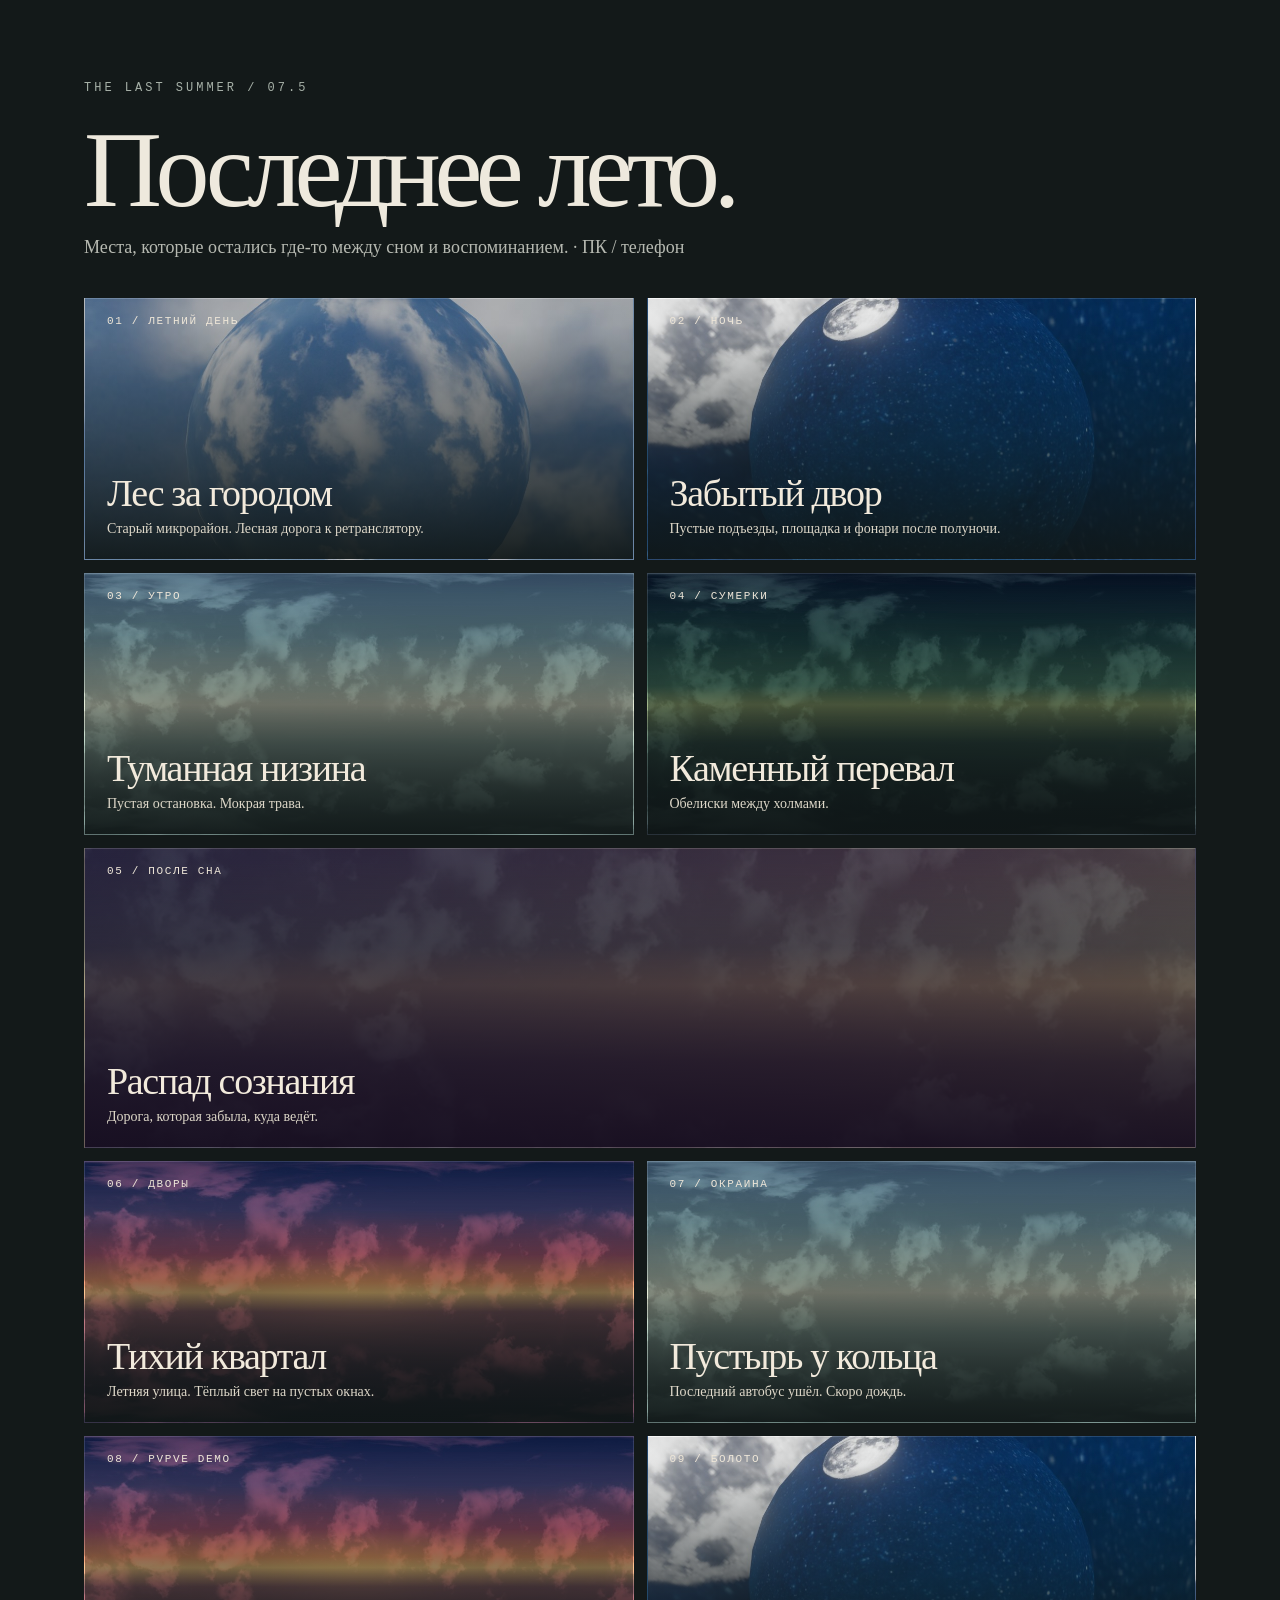
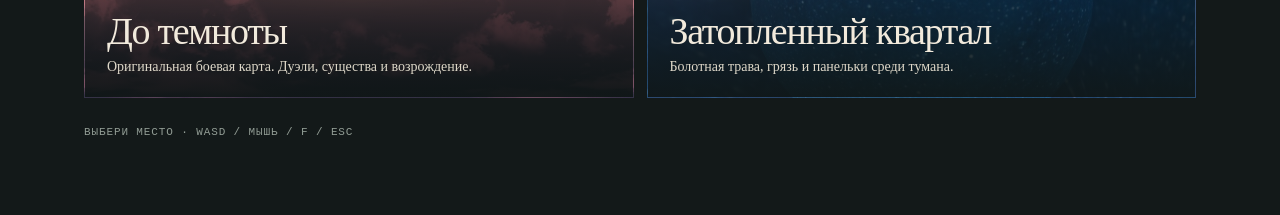
==== index.html @ 343767c6 "Extend combat FX and port BloodFX procedural ground decals (07.5)" ====
<!doctype html><html lang="ru"><head><meta charset="utf-8"><meta name="viewport" content="width=device-width,initial-scale=1,viewport-fit=cover"><title>Последнее лето — места</title><style>*{box-sizing:border-box}body{margin:0;background:#131919;color:#eee9dd;font-family:Georgia,serif;min-height:100vh}main{max-width:1160px;margin:auto;padding:clamp(24px,6vw,80px) 24px}small{font:12px monospace;letter-spacing:.25em;color:#a7b1a8}h1{font-size:clamp(52px,9vw,108px);font-weight:400;line-height:.95;letter-spacing:-.06em;margin:24px 0 16px}header p{font-size:18px;color:#b6b9b1;margin:0 0 40px}section{display:grid;grid-template-columns:repeat(2,minmax(0,1fr));gap:13px}.place{min-height:200px;aspect-ratio:2.1;position:relative;display:flex;flex-direction:column;justify-content:flex-end;padding:22px;text-decoration:none;color:#f2eadc;border:1px solid #ffffff22;background-color:#202a28;background-size:cover;background-position:center 44%;overflow:hidden;transition:filter .2s,border .2s}.place:before{content:"";position:absolute;inset:0;background:linear-gradient(0deg,#101717ef,#10171715 90%)}.place>*{position:relative}.place:hover,.place:focus-visible{border-color:#e1d2b9;filter:brightness(1.18)}.num{position:absolute;top:16px;left:22px;font:11px monospace;letter-spacing:.15em;color:#eee6d8}.name{font-size:clamp(24px,3vw,38px);letter-spacing:-.035em}.desc{font-size:14px;color:#ddd7c8;margin-top:6px}.night{background-image:url('./assets/curated/sky/PSX_NIGHTSKY_PREview.jpg')}.daylight{background-image:url('./assets/curated/sky/DAYSKY_Preview.jpg')}.sunset{background-image:url('./assets/derived/sunset.jpg')}.mist{background-image:url('./assets/derived/mist.jpg')}.twilight{background-image:url('./assets/derived/twilight.jpg')}footer{color:#929d95;font:11px monospace;letter-spacing:.08em;margin-top:28px}@media(max-width:600px){section{grid-template-columns:1fr}.place{min-height:155px}}.psyche{background-image:linear-gradient(125deg,#311c44a0,#79385270 65%,#c9786855),url('./assets/derived/twilight.jpg');grid-column:1/-1;aspect-ratio:3.7;background-position:center 55%}.psyche:before{background:linear-gradient(0deg,#160e20eb,#20132918 95%)}@media(max-width:600px){.psyche{aspect-ratio:2.1}} </style></head><body><main><header><small>THE LAST SUMMER / 07.5</small><h1>Последнее лето.</h1><p>Места, которые остались где-то между сном и воспоминанием. · ПК / телефон</p></header><section aria-label="Выбор места"><a class="place daylight" href="./survival.html?map=sunset&v=075"><span class="num">01 / ЛЕТНИЙ ДЕНЬ</span><span class="name">Лес за городом</span><span class="desc">Старый микрорайон. Лесная дорога к ретранслятору.</span></a><a class="place night" href="./survival.html?map=courtyard&v=075"><span class="num">02 / НОЧЬ</span><span class="name">Забытый двор</span><span class="desc">Пустые подъезды, площадка и фонари после полуночи.</span></a><a class="place mist" href="./survival.html?map=mist&v=075"><span class="num">03 / УТРО</span><span class="name">Туманная низина</span><span class="desc">Пустая остановка. Мокрая трава.</span></a><a class="place twilight" href="./survival.html?map=twilight&v=075"><span class="num">04 / СУМЕРКИ</span><span class="name">Каменный перевал</span><span class="desc">Обелиски между холмами.</span></a><a class="place psyche" href="./survival.html?map=mindbreak&v=075"><span class="num">05 / ПОСЛЕ СНА</span><span class="name">Распад сознания</span><span class="desc">Дорога, которая забыла, куда ведёт.</span></a><a class="place sunset" href="./survival.html?map=yard&v=075"><span class="num">06 / ДВОРЫ</span><span class="name">Тихий квартал</span><span class="desc">Летняя улица. Тёплый свет на пустых окнах.</span></a><a class="place mist" href="./survival.html?map=outskirts&v=075"><span class="num">07 / ОКРАИНА</span><span class="name">Пустырь у кольца</span><span class="desc">Последний автобус ушёл. Скоро дождь.</span></a><a class="place sunset" href="./survival.html?map=demo&v=075"><span class="num">08 / PVPVE DEMO</span><span class="name">До темноты</span><span class="desc">Оригинальная боевая карта. Дуэли, существа и возрождение.</span></a><a class="place night" href="./survival.html?map=swamp&v=075"><span class="num">09 / БОЛОТО</span><span class="name">Затопленный квартал</span><span class="desc">Болотная трава, грязь и панельки среди тумана.</span></a></section><footer>ВЫБЕРИ МЕСТО · WASD / МЫШЬ / F / ESC</footer></main></body></html>
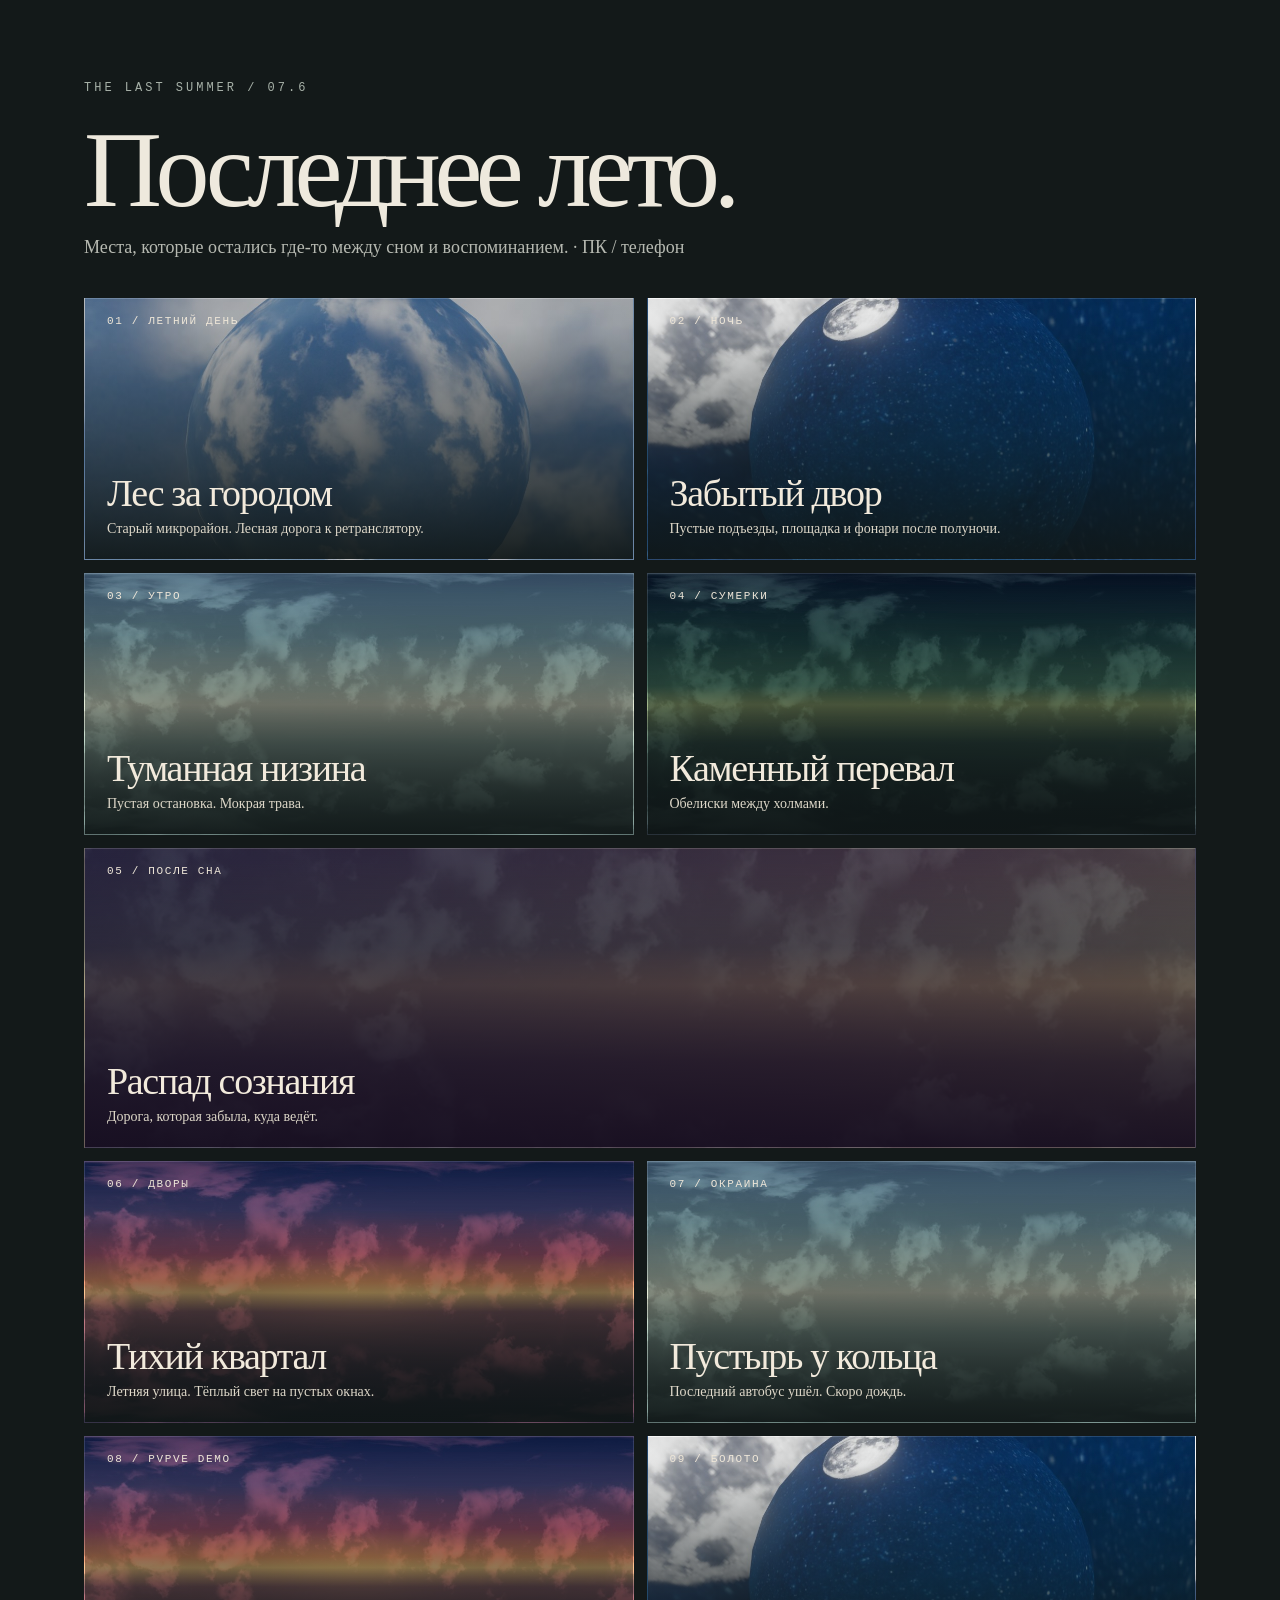
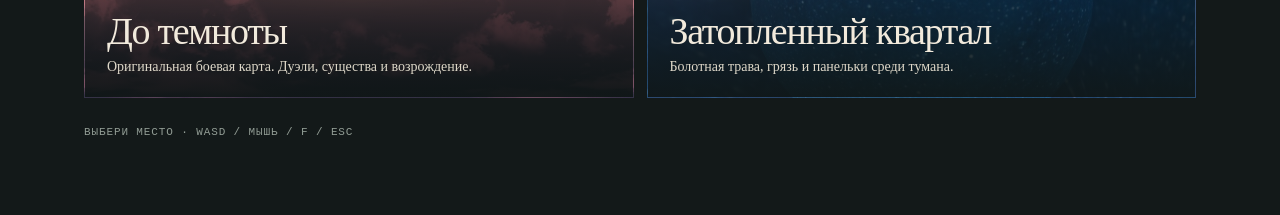
==== commit 138873f6: "Wire graphics settings dialog, mobile controls and asset archive catalog" ====
--- a/index.html
+++ b/index.html
@@ -1 +1 @@
-<!doctype html><html lang="ru"><head><meta charset="utf-8"><meta name="viewport" content="width=device-width,initial-scale=1,viewport-fit=cover"><title>Последнее лето — места</title><style>*{box-sizing:border-box}body{margin:0;background:#131919;color:#eee9dd;font-family:Georgia,serif;min-height:100vh}main{max-width:1160px;margin:auto;padding:clamp(24px,6vw,80px) 24px}small{font:12px monospace;letter-spacing:.25em;color:#a7b1a8}h1{font-size:clamp(52px,9vw,108px);font-weight:400;line-height:.95;letter-spacing:-.06em;margin:24px 0 16px}header p{font-size:18px;color:#b6b9b1;margin:0 0 40px}section{display:grid;grid-template-columns:repeat(2,minmax(0,1fr));gap:13px}.place{min-height:200px;aspect-ratio:2.1;position:relative;display:flex;flex-direction:column;justify-content:flex-end;padding:22px;text-decoration:none;color:#f2eadc;border:1px solid #ffffff22;background-color:#202a28;background-size:cover;background-position:center 44%;overflow:hidden;transition:filter .2s,border .2s}.place:before{content:"";position:absolute;inset:0;background:linear-gradient(0deg,#101717ef,#10171715 90%)}.place>*{position:relative}.place:hover,.place:focus-visible{border-color:#e1d2b9;filter:brightness(1.18)}.num{position:absolute;top:16px;left:22px;font:11px monospace;letter-spacing:.15em;color:#eee6d8}.name{font-size:clamp(24px,3vw,38px);letter-spacing:-.035em}.desc{font-size:14px;color:#ddd7c8;margin-top:6px}.night{background-image:url('./assets/curated/sky/PSX_NIGHTSKY_PREview.jpg')}.daylight{background-image:url('./assets/curated/sky/DAYSKY_Preview.jpg')}.sunset{background-image:url('./assets/derived/sunset.jpg')}.mist{background-image:url('./assets/derived/mist.jpg')}.twilight{background-image:url('./assets/derived/twilight.jpg')}footer{color:#929d95;font:11px monospace;letter-spacing:.08em;margin-top:28px}@media(max-width:600px){section{grid-template-columns:1fr}.place{min-height:155px}}.psyche{background-image:linear-gradient(125deg,#311c44a0,#79385270 65%,#c9786855),url('./assets/derived/twilight.jpg');grid-column:1/-1;aspect-ratio:3.7;background-position:center 55%}.psyche:before{background:linear-gradient(0deg,#160e20eb,#20132918 95%)}@media(max-width:600px){.psyche{aspect-ratio:2.1}} </style></head><body><main><header><small>THE LAST SUMMER / 07.5</small><h1>Последнее лето.</h1><p>Места, которые остались где-то между сном и воспоминанием. · ПК / телефон</p></header><section aria-label="Выбор места"><a class="place daylight" href="./survival.html?map=sunset&v=075"><span class="num">01 / ЛЕТНИЙ ДЕНЬ</span><span class="name">Лес за городом</span><span class="desc">Старый микрорайон. Лесная дорога к ретранслятору.</span></a><a class="place night" href="./survival.html?map=courtyard&v=075"><span class="num">02 / НОЧЬ</span><span class="name">Забытый двор</span><span class="desc">Пустые подъезды, площадка и фонари после полуночи.</span></a><a class="place mist" href="./survival.html?map=mist&v=075"><span class="num">03 / УТРО</span><span class="name">Туманная низина</span><span class="desc">Пустая остановка. Мокрая трава.</span></a><a class="place twilight" href="./survival.html?map=twilight&v=075"><span class="num">04 / СУМЕРКИ</span><span class="name">Каменный перевал</span><span class="desc">Обелиски между холмами.</span></a><a class="place psyche" href="./survival.html?map=mindbreak&v=075"><span class="num">05 / ПОСЛЕ СНА</span><span class="name">Распад сознания</span><span class="desc">Дорога, которая забыла, куда ведёт.</span></a><a class="place sunset" href="./survival.html?map=yard&v=075"><span class="num">06 / ДВОРЫ</span><span class="name">Тихий квартал</span><span class="desc">Летняя улица. Тёплый свет на пустых окнах.</span></a><a class="place mist" href="./survival.html?map=outskirts&v=075"><span class="num">07 / ОКРАИНА</span><span class="name">Пустырь у кольца</span><span class="desc">Последний автобус ушёл. Скоро дождь.</span></a><a class="place sunset" href="./survival.html?map=demo&v=075"><span class="num">08 / PVPVE DEMO</span><span class="name">До темноты</span><span class="desc">Оригинальная боевая карта. Дуэли, существа и возрождение.</span></a><a class="place night" href="./survival.html?map=swamp&v=075"><span class="num">09 / БОЛОТО</span><span class="name">Затопленный квартал</span><span class="desc">Болотная трава, грязь и панельки среди тумана.</span></a></section><footer>ВЫБЕРИ МЕСТО · WASD / МЫШЬ / F / ESC</footer></main></body></html>
+<!doctype html><html lang="ru"><head><meta charset="utf-8"><meta name="viewport" content="width=device-width,initial-scale=1,viewport-fit=cover"><title>Последнее лето — места</title><style>*{box-sizing:border-box}body{margin:0;background:#131919;color:#eee9dd;font-family:Georgia,serif;min-height:100vh}main{max-width:1160px;margin:auto;padding:clamp(24px,6vw,80px) 24px}small{font:12px monospace;letter-spacing:.25em;color:#a7b1a8}h1{font-size:clamp(52px,9vw,108px);font-weight:400;line-height:.95;letter-spacing:-.06em;margin:24px 0 16px}header p{font-size:18px;color:#b6b9b1;margin:0 0 40px}section{display:grid;grid-template-columns:repeat(2,minmax(0,1fr));gap:13px}.place{min-height:200px;aspect-ratio:2.1;position:relative;display:flex;flex-direction:column;justify-content:flex-end;padding:22px;text-decoration:none;color:#f2eadc;border:1px solid #ffffff22;background-color:#202a28;background-size:cover;background-position:center 44%;overflow:hidden;transition:filter .2s,border .2s}.place:before{content:"";position:absolute;inset:0;background:linear-gradient(0deg,#101717ef,#10171715 90%)}.place>*{position:relative}.place:hover,.place:focus-visible{border-color:#e1d2b9;filter:brightness(1.18)}.num{position:absolute;top:16px;left:22px;font:11px monospace;letter-spacing:.15em;color:#eee6d8}.name{font-size:clamp(24px,3vw,38px);letter-spacing:-.035em}.desc{font-size:14px;color:#ddd7c8;margin-top:6px}.night{background-image:url('./assets/curated/sky/PSX_NIGHTSKY_PREview.jpg')}.daylight{background-image:url('./assets/curated/sky/DAYSKY_Preview.jpg')}.sunset{background-image:url('./assets/derived/sunset.jpg')}.mist{background-image:url('./assets/derived/mist.jpg')}.twilight{background-image:url('./assets/derived/twilight.jpg')}footer{color:#929d95;font:11px monospace;letter-spacing:.08em;margin-top:28px}@media(max-width:600px){section{grid-template-columns:1fr}.place{min-height:155px}}.psyche{background-image:linear-gradient(125deg,#311c44a0,#79385270 65%,#c9786855),url('./assets/derived/twilight.jpg');grid-column:1/-1;aspect-ratio:3.7;background-position:center 55%}.psyche:before{background:linear-gradient(0deg,#160e20eb,#20132918 95%)}@media(max-width:600px){.psyche{aspect-ratio:2.1}} </style></head><body><main><header><small>THE LAST SUMMER / 07.6</small><h1>Последнее лето.</h1><p>Места, которые остались где-то между сном и воспоминанием. · ПК / телефон</p></header><section aria-label="Выбор места"><a class="place daylight" href="./survival.html?map=sunset&v=076"><span class="num">01 / ЛЕТНИЙ ДЕНЬ</span><span class="name">Лес за городом</span><span class="desc">Старый микрорайон. Лесная дорога к ретранслятору.</span></a><a class="place night" href="./survival.html?map=courtyard&v=076"><span class="num">02 / НОЧЬ</span><span class="name">Забытый двор</span><span class="desc">Пустые подъезды, площадка и фонари после полуночи.</span></a><a class="place mist" href="./survival.html?map=mist&v=076"><span class="num">03 / УТРО</span><span class="name">Туманная низина</span><span class="desc">Пустая остановка. Мокрая трава.</span></a><a class="place twilight" href="./survival.html?map=twilight&v=076"><span class="num">04 / СУМЕРКИ</span><span class="name">Каменный перевал</span><span class="desc">Обелиски между холмами.</span></a><a class="place psyche" href="./survival.html?map=mindbreak&v=076"><span class="num">05 / ПОСЛЕ СНА</span><span class="name">Распад сознания</span><span class="desc">Дорога, которая забыла, куда ведёт.</span></a><a class="place sunset" href="./survival.html?map=yard&v=076"><span class="num">06 / ДВОРЫ</span><span class="name">Тихий квартал</span><span class="desc">Летняя улица. Тёплый свет на пустых окнах.</span></a><a class="place mist" href="./survival.html?map=outskirts&v=076"><span class="num">07 / ОКРАИНА</span><span class="name">Пустырь у кольца</span><span class="desc">Последний автобус ушёл. Скоро дождь.</span></a><a class="place sunset" href="./survival.html?map=demo&v=076"><span class="num">08 / PVPVE DEMO</span><span class="name">До темноты</span><span class="desc">Оригинальная боевая карта. Дуэли, существа и возрождение.</span></a><a class="place night" href="./survival.html?map=swamp&v=076"><span class="num">09 / БОЛОТО</span><span class="name">Затопленный квартал</span><span class="desc">Болотная трава, грязь и панельки среди тумана.</span></a></section><footer>ВЫБЕРИ МЕСТО · WASD / МЫШЬ / F / ESC</footer></main></body></html>
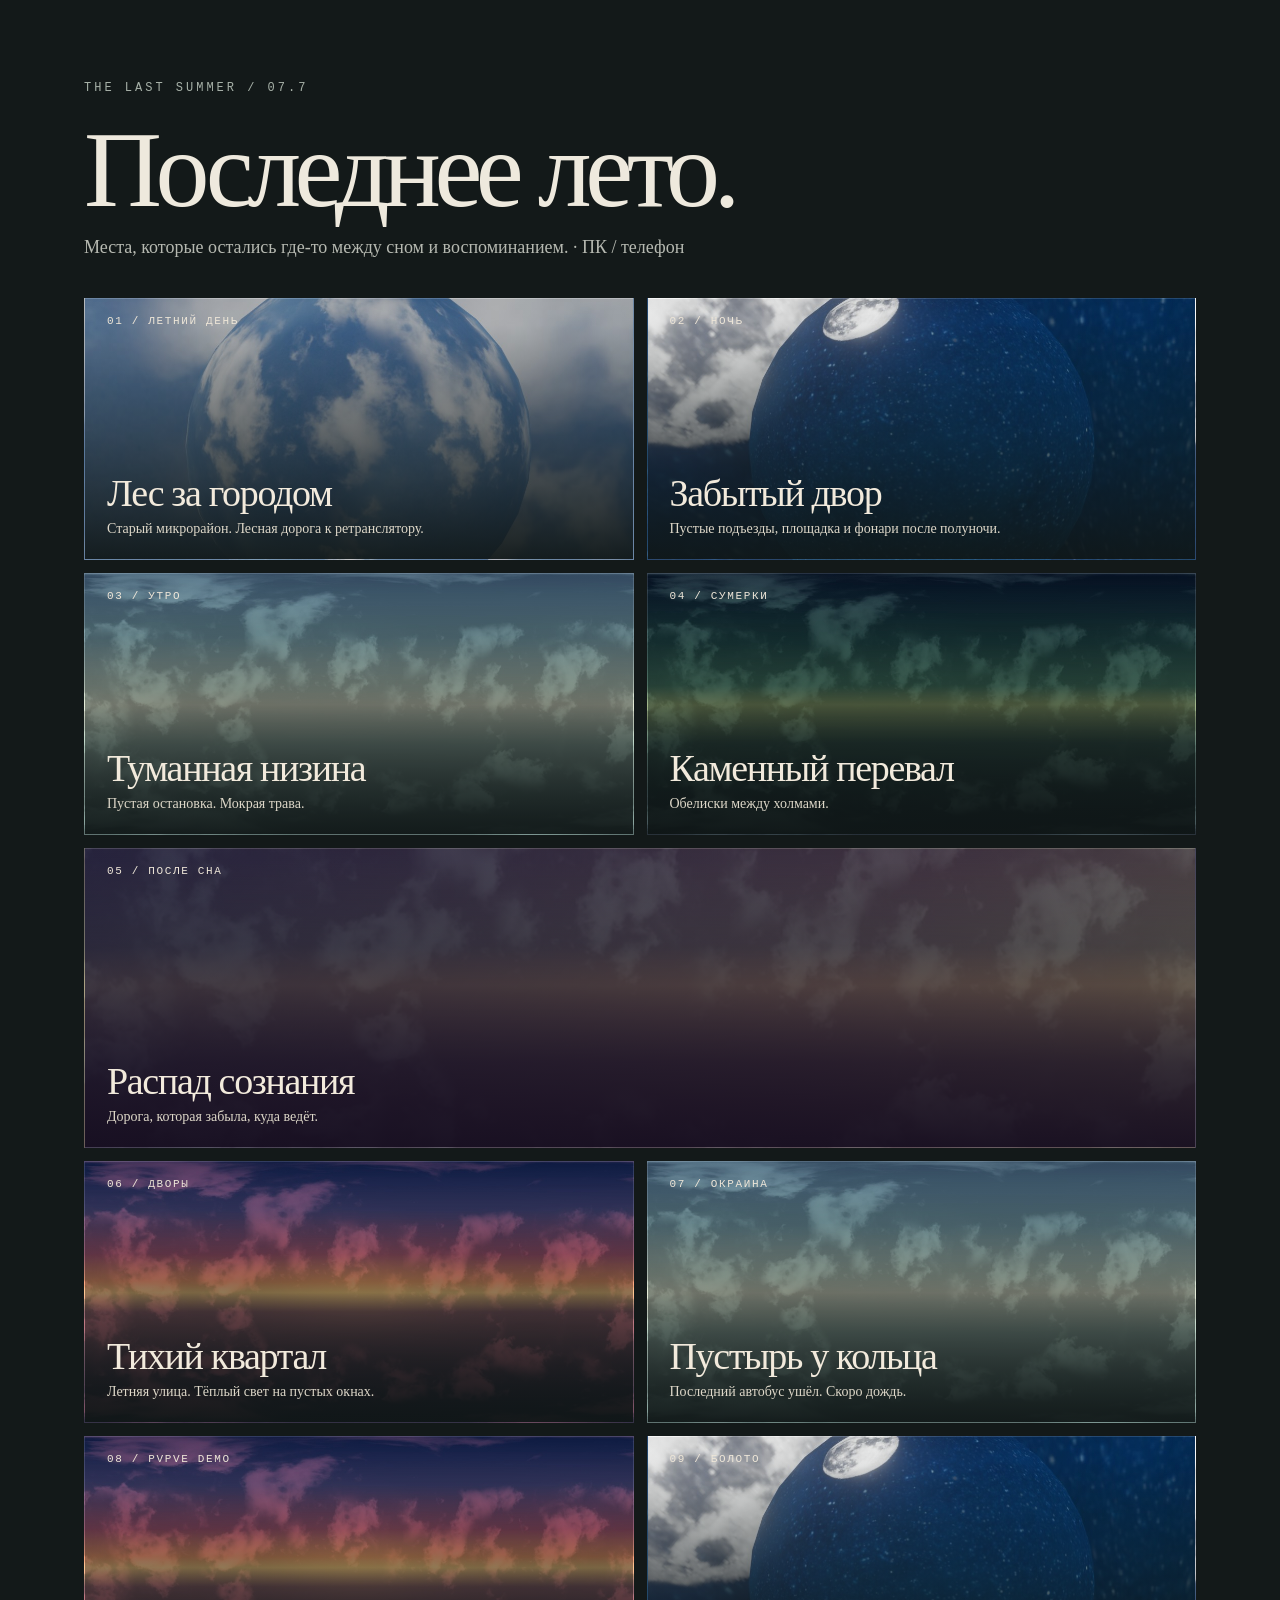
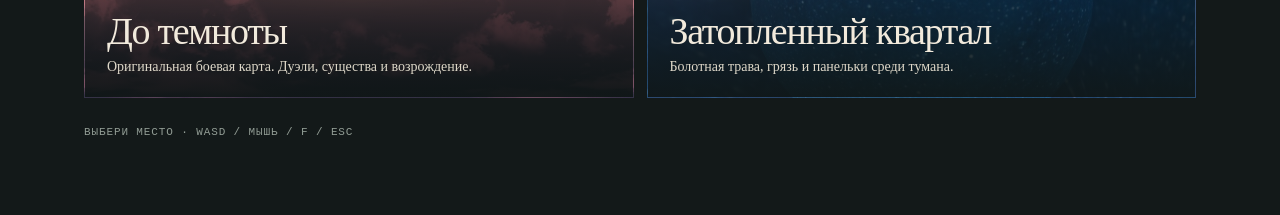
==== commit e16a27bb: "Increase BloodSplat impact scale and extend muzzle flash (07.7)" ====
--- a/index.html
+++ b/index.html
@@ -1 +1 @@
-<!doctype html><html lang="ru"><head><meta charset="utf-8"><meta name="viewport" content="width=device-width,initial-scale=1,viewport-fit=cover"><title>Последнее лето — места</title><style>*{box-sizing:border-box}body{margin:0;background:#131919;color:#eee9dd;font-family:Georgia,serif;min-height:100vh}main{max-width:1160px;margin:auto;padding:clamp(24px,6vw,80px) 24px}small{font:12px monospace;letter-spacing:.25em;color:#a7b1a8}h1{font-size:clamp(52px,9vw,108px);font-weight:400;line-height:.95;letter-spacing:-.06em;margin:24px 0 16px}header p{font-size:18px;color:#b6b9b1;margin:0 0 40px}section{display:grid;grid-template-columns:repeat(2,minmax(0,1fr));gap:13px}.place{min-height:200px;aspect-ratio:2.1;position:relative;display:flex;flex-direction:column;justify-content:flex-end;padding:22px;text-decoration:none;color:#f2eadc;border:1px solid #ffffff22;background-color:#202a28;background-size:cover;background-position:center 44%;overflow:hidden;transition:filter .2s,border .2s}.place:before{content:"";position:absolute;inset:0;background:linear-gradient(0deg,#101717ef,#10171715 90%)}.place>*{position:relative}.place:hover,.place:focus-visible{border-color:#e1d2b9;filter:brightness(1.18)}.num{position:absolute;top:16px;left:22px;font:11px monospace;letter-spacing:.15em;color:#eee6d8}.name{font-size:clamp(24px,3vw,38px);letter-spacing:-.035em}.desc{font-size:14px;color:#ddd7c8;margin-top:6px}.night{background-image:url('./assets/curated/sky/PSX_NIGHTSKY_PREview.jpg')}.daylight{background-image:url('./assets/curated/sky/DAYSKY_Preview.jpg')}.sunset{background-image:url('./assets/derived/sunset.jpg')}.mist{background-image:url('./assets/derived/mist.jpg')}.twilight{background-image:url('./assets/derived/twilight.jpg')}footer{color:#929d95;font:11px monospace;letter-spacing:.08em;margin-top:28px}@media(max-width:600px){section{grid-template-columns:1fr}.place{min-height:155px}}.psyche{background-image:linear-gradient(125deg,#311c44a0,#79385270 65%,#c9786855),url('./assets/derived/twilight.jpg');grid-column:1/-1;aspect-ratio:3.7;background-position:center 55%}.psyche:before{background:linear-gradient(0deg,#160e20eb,#20132918 95%)}@media(max-width:600px){.psyche{aspect-ratio:2.1}} </style></head><body><main><header><small>THE LAST SUMMER / 07.6</small><h1>Последнее лето.</h1><p>Места, которые остались где-то между сном и воспоминанием. · ПК / телефон</p></header><section aria-label="Выбор места"><a class="place daylight" href="./survival.html?map=sunset&v=076"><span class="num">01 / ЛЕТНИЙ ДЕНЬ</span><span class="name">Лес за городом</span><span class="desc">Старый микрорайон. Лесная дорога к ретранслятору.</span></a><a class="place night" href="./survival.html?map=courtyard&v=076"><span class="num">02 / НОЧЬ</span><span class="name">Забытый двор</span><span class="desc">Пустые подъезды, площадка и фонари после полуночи.</span></a><a class="place mist" href="./survival.html?map=mist&v=076"><span class="num">03 / УТРО</span><span class="name">Туманная низина</span><span class="desc">Пустая остановка. Мокрая трава.</span></a><a class="place twilight" href="./survival.html?map=twilight&v=076"><span class="num">04 / СУМЕРКИ</span><span class="name">Каменный перевал</span><span class="desc">Обелиски между холмами.</span></a><a class="place psyche" href="./survival.html?map=mindbreak&v=076"><span class="num">05 / ПОСЛЕ СНА</span><span class="name">Распад сознания</span><span class="desc">Дорога, которая забыла, куда ведёт.</span></a><a class="place sunset" href="./survival.html?map=yard&v=076"><span class="num">06 / ДВОРЫ</span><span class="name">Тихий квартал</span><span class="desc">Летняя улица. Тёплый свет на пустых окнах.</span></a><a class="place mist" href="./survival.html?map=outskirts&v=076"><span class="num">07 / ОКРАИНА</span><span class="name">Пустырь у кольца</span><span class="desc">Последний автобус ушёл. Скоро дождь.</span></a><a class="place sunset" href="./survival.html?map=demo&v=076"><span class="num">08 / PVPVE DEMO</span><span class="name">До темноты</span><span class="desc">Оригинальная боевая карта. Дуэли, существа и возрождение.</span></a><a class="place night" href="./survival.html?map=swamp&v=076"><span class="num">09 / БОЛОТО</span><span class="name">Затопленный квартал</span><span class="desc">Болотная трава, грязь и панельки среди тумана.</span></a></section><footer>ВЫБЕРИ МЕСТО · WASD / МЫШЬ / F / ESC</footer></main></body></html>
+<!doctype html><html lang="ru"><head><meta charset="utf-8"><meta name="viewport" content="width=device-width,initial-scale=1,viewport-fit=cover"><title>Последнее лето — места</title><style>*{box-sizing:border-box}body{margin:0;background:#131919;color:#eee9dd;font-family:Georgia,serif;min-height:100vh}main{max-width:1160px;margin:auto;padding:clamp(24px,6vw,80px) 24px}small{font:12px monospace;letter-spacing:.25em;color:#a7b1a8}h1{font-size:clamp(52px,9vw,108px);font-weight:400;line-height:.95;letter-spacing:-.06em;margin:24px 0 16px}header p{font-size:18px;color:#b6b9b1;margin:0 0 40px}section{display:grid;grid-template-columns:repeat(2,minmax(0,1fr));gap:13px}.place{min-height:200px;aspect-ratio:2.1;position:relative;display:flex;flex-direction:column;justify-content:flex-end;padding:22px;text-decoration:none;color:#f2eadc;border:1px solid #ffffff22;background-color:#202a28;background-size:cover;background-position:center 44%;overflow:hidden;transition:filter .2s,border .2s}.place:before{content:"";position:absolute;inset:0;background:linear-gradient(0deg,#101717ef,#10171715 90%)}.place>*{position:relative}.place:hover,.place:focus-visible{border-color:#e1d2b9;filter:brightness(1.18)}.num{position:absolute;top:16px;left:22px;font:11px monospace;letter-spacing:.15em;color:#eee6d8}.name{font-size:clamp(24px,3vw,38px);letter-spacing:-.035em}.desc{font-size:14px;color:#ddd7c8;margin-top:6px}.night{background-image:url('./assets/curated/sky/PSX_NIGHTSKY_PREview.jpg')}.daylight{background-image:url('./assets/curated/sky/DAYSKY_Preview.jpg')}.sunset{background-image:url('./assets/derived/sunset.jpg')}.mist{background-image:url('./assets/derived/mist.jpg')}.twilight{background-image:url('./assets/derived/twilight.jpg')}footer{color:#929d95;font:11px monospace;letter-spacing:.08em;margin-top:28px}@media(max-width:600px){section{grid-template-columns:1fr}.place{min-height:155px}}.psyche{background-image:linear-gradient(125deg,#311c44a0,#79385270 65%,#c9786855),url('./assets/derived/twilight.jpg');grid-column:1/-1;aspect-ratio:3.7;background-position:center 55%}.psyche:before{background:linear-gradient(0deg,#160e20eb,#20132918 95%)}@media(max-width:600px){.psyche{aspect-ratio:2.1}} </style></head><body><main><header><small>THE LAST SUMMER / 07.7</small><h1>Последнее лето.</h1><p>Места, которые остались где-то между сном и воспоминанием. · ПК / телефон</p></header><section aria-label="Выбор места"><a class="place daylight" href="./survival.html?map=sunset&v=077"><span class="num">01 / ЛЕТНИЙ ДЕНЬ</span><span class="name">Лес за городом</span><span class="desc">Старый микрорайон. Лесная дорога к ретранслятору.</span></a><a class="place night" href="./survival.html?map=courtyard&v=077"><span class="num">02 / НОЧЬ</span><span class="name">Забытый двор</span><span class="desc">Пустые подъезды, площадка и фонари после полуночи.</span></a><a class="place mist" href="./survival.html?map=mist&v=077"><span class="num">03 / УТРО</span><span class="name">Туманная низина</span><span class="desc">Пустая остановка. Мокрая трава.</span></a><a class="place twilight" href="./survival.html?map=twilight&v=077"><span class="num">04 / СУМЕРКИ</span><span class="name">Каменный перевал</span><span class="desc">Обелиски между холмами.</span></a><a class="place psyche" href="./survival.html?map=mindbreak&v=077"><span class="num">05 / ПОСЛЕ СНА</span><span class="name">Распад сознания</span><span class="desc">Дорога, которая забыла, куда ведёт.</span></a><a class="place sunset" href="./survival.html?map=yard&v=077"><span class="num">06 / ДВОРЫ</span><span class="name">Тихий квартал</span><span class="desc">Летняя улица. Тёплый свет на пустых окнах.</span></a><a class="place mist" href="./survival.html?map=outskirts&v=077"><span class="num">07 / ОКРАИНА</span><span class="name">Пустырь у кольца</span><span class="desc">Последний автобус ушёл. Скоро дождь.</span></a><a class="place sunset" href="./survival.html?map=demo&v=077"><span class="num">08 / PVPVE DEMO</span><span class="name">До темноты</span><span class="desc">Оригинальная боевая карта. Дуэли, существа и возрождение.</span></a><a class="place night" href="./survival.html?map=swamp&v=077"><span class="num">09 / БОЛОТО</span><span class="name">Затопленный квартал</span><span class="desc">Болотная трава, грязь и панельки среди тумана.</span></a></section><footer>ВЫБЕРИ МЕСТО · WASD / МЫШЬ / F / ESC</footer></main></body></html>
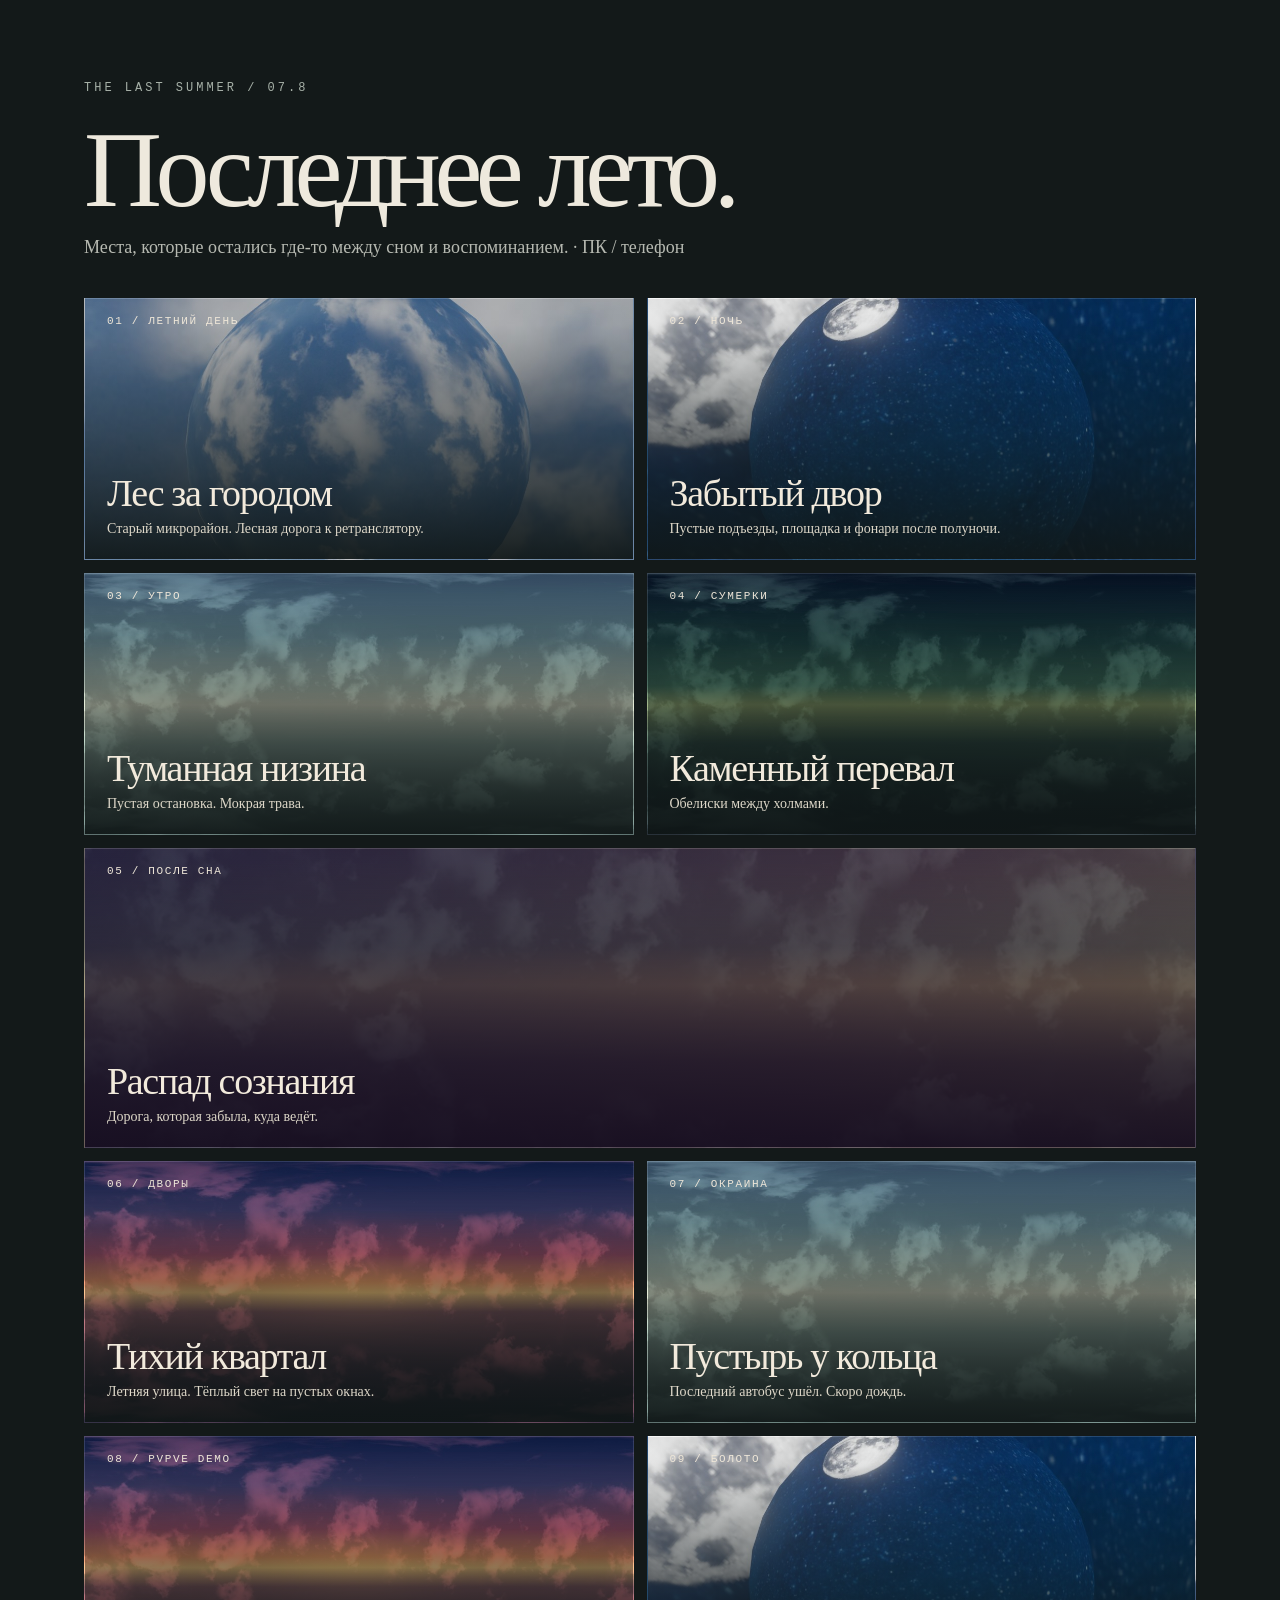
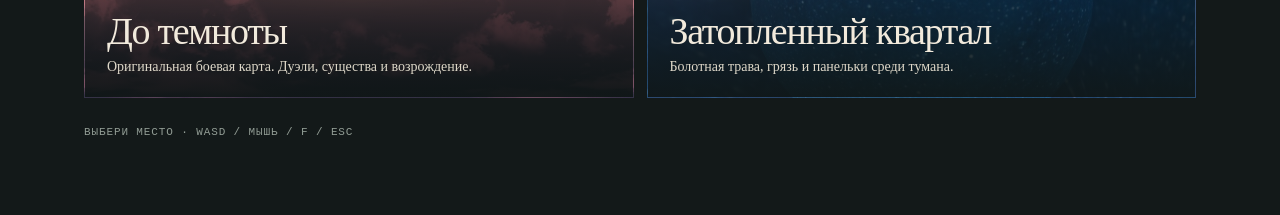
==== commit 44e04dbf: "Wire directional impacts, momentum-driven falls and render-only recoil (07.8)" ====
--- a/index.html
+++ b/index.html
@@ -1 +1 @@
-<!doctype html><html lang="ru"><head><meta charset="utf-8"><meta name="viewport" content="width=device-width,initial-scale=1,viewport-fit=cover"><title>Последнее лето — места</title><style>*{box-sizing:border-box}body{margin:0;background:#131919;color:#eee9dd;font-family:Georgia,serif;min-height:100vh}main{max-width:1160px;margin:auto;padding:clamp(24px,6vw,80px) 24px}small{font:12px monospace;letter-spacing:.25em;color:#a7b1a8}h1{font-size:clamp(52px,9vw,108px);font-weight:400;line-height:.95;letter-spacing:-.06em;margin:24px 0 16px}header p{font-size:18px;color:#b6b9b1;margin:0 0 40px}section{display:grid;grid-template-columns:repeat(2,minmax(0,1fr));gap:13px}.place{min-height:200px;aspect-ratio:2.1;position:relative;display:flex;flex-direction:column;justify-content:flex-end;padding:22px;text-decoration:none;color:#f2eadc;border:1px solid #ffffff22;background-color:#202a28;background-size:cover;background-position:center 44%;overflow:hidden;transition:filter .2s,border .2s}.place:before{content:"";position:absolute;inset:0;background:linear-gradient(0deg,#101717ef,#10171715 90%)}.place>*{position:relative}.place:hover,.place:focus-visible{border-color:#e1d2b9;filter:brightness(1.18)}.num{position:absolute;top:16px;left:22px;font:11px monospace;letter-spacing:.15em;color:#eee6d8}.name{font-size:clamp(24px,3vw,38px);letter-spacing:-.035em}.desc{font-size:14px;color:#ddd7c8;margin-top:6px}.night{background-image:url('./assets/curated/sky/PSX_NIGHTSKY_PREview.jpg')}.daylight{background-image:url('./assets/curated/sky/DAYSKY_Preview.jpg')}.sunset{background-image:url('./assets/derived/sunset.jpg')}.mist{background-image:url('./assets/derived/mist.jpg')}.twilight{background-image:url('./assets/derived/twilight.jpg')}footer{color:#929d95;font:11px monospace;letter-spacing:.08em;margin-top:28px}@media(max-width:600px){section{grid-template-columns:1fr}.place{min-height:155px}}.psyche{background-image:linear-gradient(125deg,#311c44a0,#79385270 65%,#c9786855),url('./assets/derived/twilight.jpg');grid-column:1/-1;aspect-ratio:3.7;background-position:center 55%}.psyche:before{background:linear-gradient(0deg,#160e20eb,#20132918 95%)}@media(max-width:600px){.psyche{aspect-ratio:2.1}} </style></head><body><main><header><small>THE LAST SUMMER / 07.7</small><h1>Последнее лето.</h1><p>Места, которые остались где-то между сном и воспоминанием. · ПК / телефон</p></header><section aria-label="Выбор места"><a class="place daylight" href="./survival.html?map=sunset&v=077"><span class="num">01 / ЛЕТНИЙ ДЕНЬ</span><span class="name">Лес за городом</span><span class="desc">Старый микрорайон. Лесная дорога к ретранслятору.</span></a><a class="place night" href="./survival.html?map=courtyard&v=077"><span class="num">02 / НОЧЬ</span><span class="name">Забытый двор</span><span class="desc">Пустые подъезды, площадка и фонари после полуночи.</span></a><a class="place mist" href="./survival.html?map=mist&v=077"><span class="num">03 / УТРО</span><span class="name">Туманная низина</span><span class="desc">Пустая остановка. Мокрая трава.</span></a><a class="place twilight" href="./survival.html?map=twilight&v=077"><span class="num">04 / СУМЕРКИ</span><span class="name">Каменный перевал</span><span class="desc">Обелиски между холмами.</span></a><a class="place psyche" href="./survival.html?map=mindbreak&v=077"><span class="num">05 / ПОСЛЕ СНА</span><span class="name">Распад сознания</span><span class="desc">Дорога, которая забыла, куда ведёт.</span></a><a class="place sunset" href="./survival.html?map=yard&v=077"><span class="num">06 / ДВОРЫ</span><span class="name">Тихий квартал</span><span class="desc">Летняя улица. Тёплый свет на пустых окнах.</span></a><a class="place mist" href="./survival.html?map=outskirts&v=077"><span class="num">07 / ОКРАИНА</span><span class="name">Пустырь у кольца</span><span class="desc">Последний автобус ушёл. Скоро дождь.</span></a><a class="place sunset" href="./survival.html?map=demo&v=077"><span class="num">08 / PVPVE DEMO</span><span class="name">До темноты</span><span class="desc">Оригинальная боевая карта. Дуэли, существа и возрождение.</span></a><a class="place night" href="./survival.html?map=swamp&v=077"><span class="num">09 / БОЛОТО</span><span class="name">Затопленный квартал</span><span class="desc">Болотная трава, грязь и панельки среди тумана.</span></a></section><footer>ВЫБЕРИ МЕСТО · WASD / МЫШЬ / F / ESC</footer></main></body></html>
+<!doctype html><html lang="ru"><head><meta charset="utf-8"><meta name="viewport" content="width=device-width,initial-scale=1,viewport-fit=cover"><title>Последнее лето — места</title><style>*{box-sizing:border-box}body{margin:0;background:#131919;color:#eee9dd;font-family:Georgia,serif;min-height:100vh}main{max-width:1160px;margin:auto;padding:clamp(24px,6vw,80px) 24px}small{font:12px monospace;letter-spacing:.25em;color:#a7b1a8}h1{font-size:clamp(52px,9vw,108px);font-weight:400;line-height:.95;letter-spacing:-.06em;margin:24px 0 16px}header p{font-size:18px;color:#b6b9b1;margin:0 0 40px}section{display:grid;grid-template-columns:repeat(2,minmax(0,1fr));gap:13px}.place{min-height:200px;aspect-ratio:2.1;position:relative;display:flex;flex-direction:column;justify-content:flex-end;padding:22px;text-decoration:none;color:#f2eadc;border:1px solid #ffffff22;background-color:#202a28;background-size:cover;background-position:center 44%;overflow:hidden;transition:filter .2s,border .2s}.place:before{content:"";position:absolute;inset:0;background:linear-gradient(0deg,#101717ef,#10171715 90%)}.place>*{position:relative}.place:hover,.place:focus-visible{border-color:#e1d2b9;filter:brightness(1.18)}.num{position:absolute;top:16px;left:22px;font:11px monospace;letter-spacing:.15em;color:#eee6d8}.name{font-size:clamp(24px,3vw,38px);letter-spacing:-.035em}.desc{font-size:14px;color:#ddd7c8;margin-top:6px}.night{background-image:url('./assets/curated/sky/PSX_NIGHTSKY_PREview.jpg')}.daylight{background-image:url('./assets/curated/sky/DAYSKY_Preview.jpg')}.sunset{background-image:url('./assets/derived/sunset.jpg')}.mist{background-image:url('./assets/derived/mist.jpg')}.twilight{background-image:url('./assets/derived/twilight.jpg')}footer{color:#929d95;font:11px monospace;letter-spacing:.08em;margin-top:28px}@media(max-width:600px){section{grid-template-columns:1fr}.place{min-height:155px}}.psyche{background-image:linear-gradient(125deg,#311c44a0,#79385270 65%,#c9786855),url('./assets/derived/twilight.jpg');grid-column:1/-1;aspect-ratio:3.7;background-position:center 55%}.psyche:before{background:linear-gradient(0deg,#160e20eb,#20132918 95%)}@media(max-width:600px){.psyche{aspect-ratio:2.1}} </style></head><body><main><header><small>THE LAST SUMMER / 07.8</small><h1>Последнее лето.</h1><p>Места, которые остались где-то между сном и воспоминанием. · ПК / телефон</p></header><section aria-label="Выбор места"><a class="place daylight" href="./survival.html?map=sunset&v=078"><span class="num">01 / ЛЕТНИЙ ДЕНЬ</span><span class="name">Лес за городом</span><span class="desc">Старый микрорайон. Лесная дорога к ретранслятору.</span></a><a class="place night" href="./survival.html?map=courtyard&v=078"><span class="num">02 / НОЧЬ</span><span class="name">Забытый двор</span><span class="desc">Пустые подъезды, площадка и фонари после полуночи.</span></a><a class="place mist" href="./survival.html?map=mist&v=078"><span class="num">03 / УТРО</span><span class="name">Туманная низина</span><span class="desc">Пустая остановка. Мокрая трава.</span></a><a class="place twilight" href="./survival.html?map=twilight&v=078"><span class="num">04 / СУМЕРКИ</span><span class="name">Каменный перевал</span><span class="desc">Обелиски между холмами.</span></a><a class="place psyche" href="./survival.html?map=mindbreak&v=078"><span class="num">05 / ПОСЛЕ СНА</span><span class="name">Распад сознания</span><span class="desc">Дорога, которая забыла, куда ведёт.</span></a><a class="place sunset" href="./survival.html?map=yard&v=078"><span class="num">06 / ДВОРЫ</span><span class="name">Тихий квартал</span><span class="desc">Летняя улица. Тёплый свет на пустых окнах.</span></a><a class="place mist" href="./survival.html?map=outskirts&v=078"><span class="num">07 / ОКРАИНА</span><span class="name">Пустырь у кольца</span><span class="desc">Последний автобус ушёл. Скоро дождь.</span></a><a class="place sunset" href="./survival.html?map=demo&v=078"><span class="num">08 / PVPVE DEMO</span><span class="name">До темноты</span><span class="desc">Оригинальная боевая карта. Дуэли, существа и возрождение.</span></a><a class="place night" href="./survival.html?map=swamp&v=078"><span class="num">09 / БОЛОТО</span><span class="name">Затопленный квартал</span><span class="desc">Болотная трава, грязь и панельки среди тумана.</span></a></section><footer>ВЫБЕРИ МЕСТО · WASD / МЫШЬ / F / ESC</footer></main></body></html>
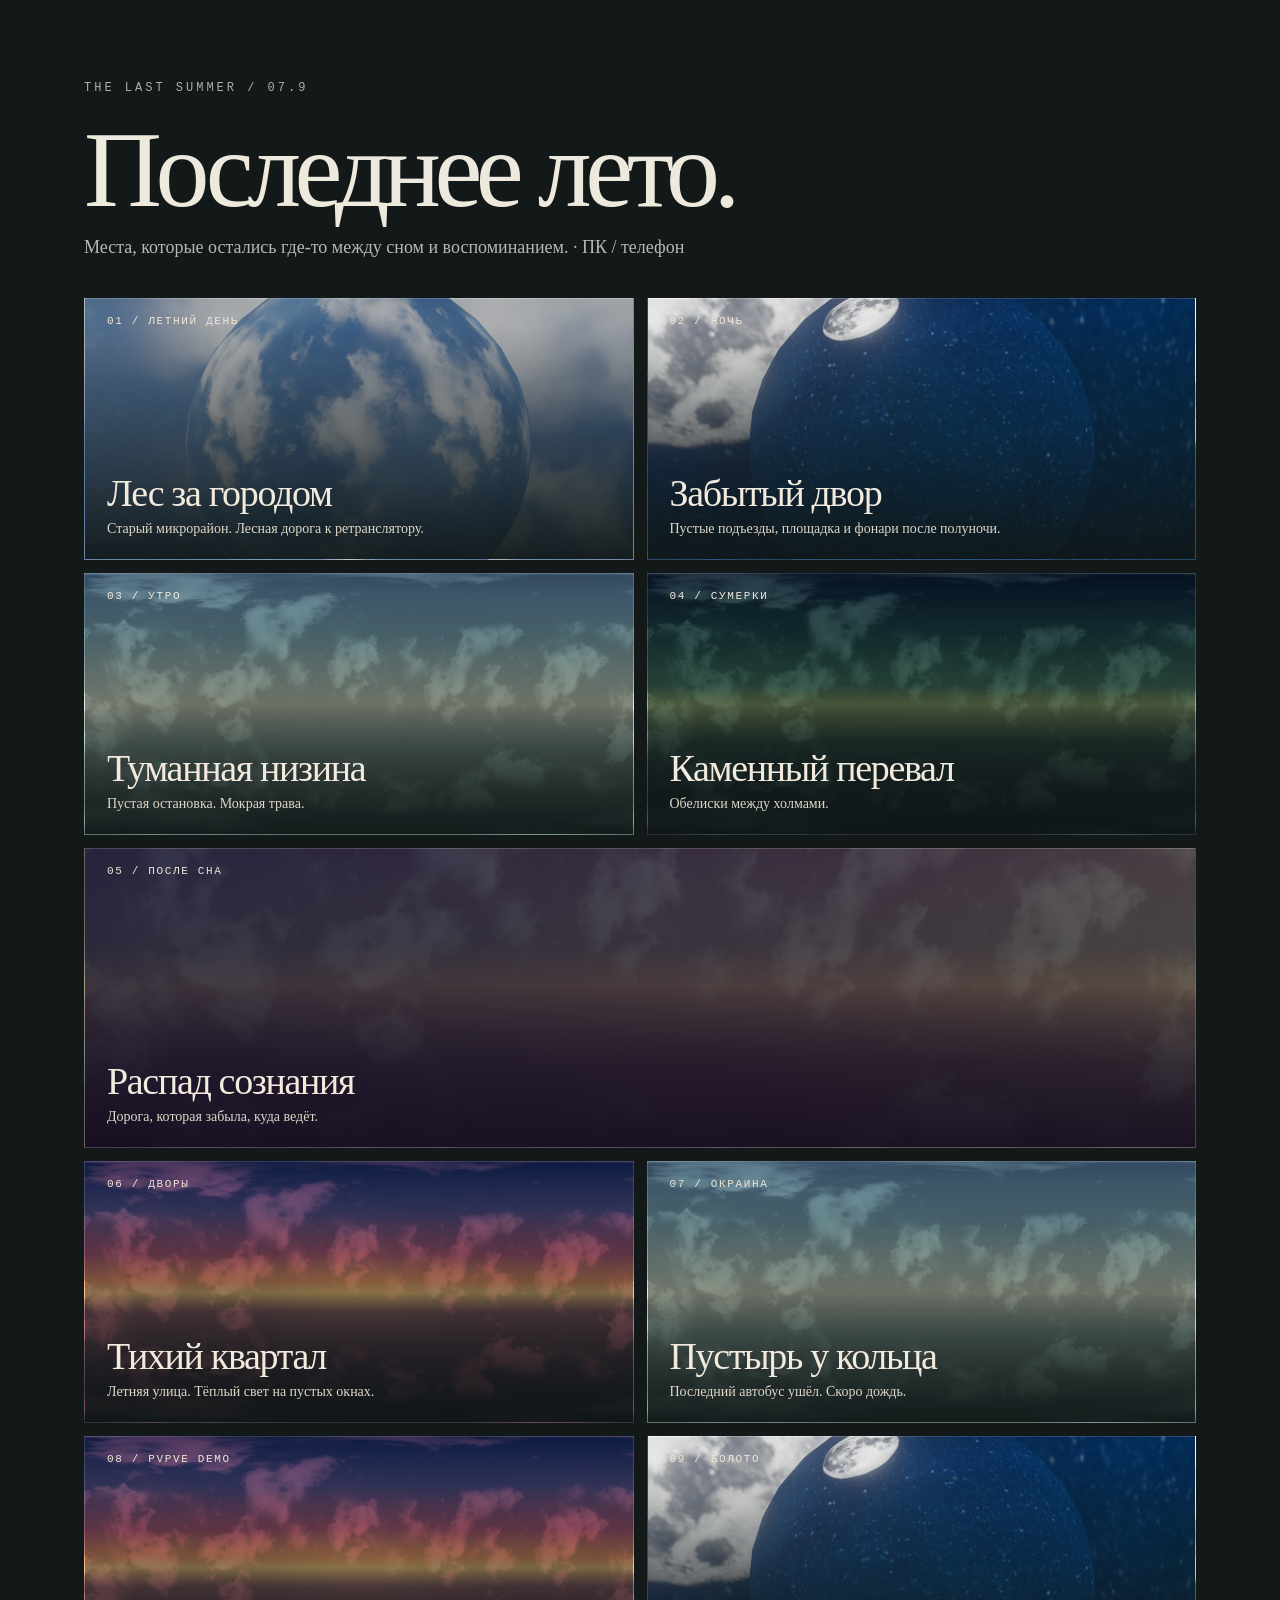
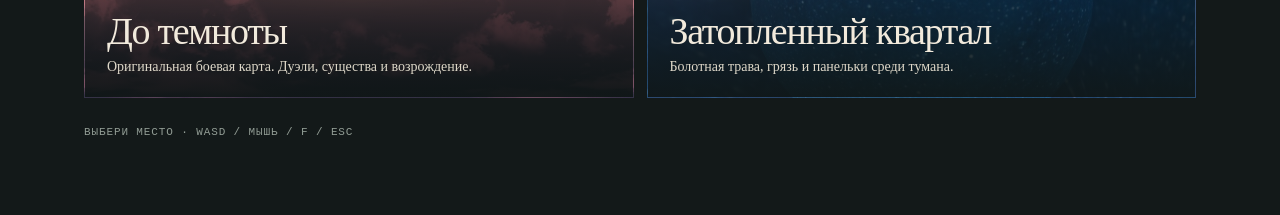
==== commit f9a80916: "Remove artificial contact discs and casings; decouple idle from camera and humanize NPC aim (07.9)" ====
--- a/index.html
+++ b/index.html
@@ -1 +1 @@
-<!doctype html><html lang="ru"><head><meta charset="utf-8"><meta name="viewport" content="width=device-width,initial-scale=1,viewport-fit=cover"><title>Последнее лето — места</title><style>*{box-sizing:border-box}body{margin:0;background:#131919;color:#eee9dd;font-family:Georgia,serif;min-height:100vh}main{max-width:1160px;margin:auto;padding:clamp(24px,6vw,80px) 24px}small{font:12px monospace;letter-spacing:.25em;color:#a7b1a8}h1{font-size:clamp(52px,9vw,108px);font-weight:400;line-height:.95;letter-spacing:-.06em;margin:24px 0 16px}header p{font-size:18px;color:#b6b9b1;margin:0 0 40px}section{display:grid;grid-template-columns:repeat(2,minmax(0,1fr));gap:13px}.place{min-height:200px;aspect-ratio:2.1;position:relative;display:flex;flex-direction:column;justify-content:flex-end;padding:22px;text-decoration:none;color:#f2eadc;border:1px solid #ffffff22;background-color:#202a28;background-size:cover;background-position:center 44%;overflow:hidden;transition:filter .2s,border .2s}.place:before{content:"";position:absolute;inset:0;background:linear-gradient(0deg,#101717ef,#10171715 90%)}.place>*{position:relative}.place:hover,.place:focus-visible{border-color:#e1d2b9;filter:brightness(1.18)}.num{position:absolute;top:16px;left:22px;font:11px monospace;letter-spacing:.15em;color:#eee6d8}.name{font-size:clamp(24px,3vw,38px);letter-spacing:-.035em}.desc{font-size:14px;color:#ddd7c8;margin-top:6px}.night{background-image:url('./assets/curated/sky/PSX_NIGHTSKY_PREview.jpg')}.daylight{background-image:url('./assets/curated/sky/DAYSKY_Preview.jpg')}.sunset{background-image:url('./assets/derived/sunset.jpg')}.mist{background-image:url('./assets/derived/mist.jpg')}.twilight{background-image:url('./assets/derived/twilight.jpg')}footer{color:#929d95;font:11px monospace;letter-spacing:.08em;margin-top:28px}@media(max-width:600px){section{grid-template-columns:1fr}.place{min-height:155px}}.psyche{background-image:linear-gradient(125deg,#311c44a0,#79385270 65%,#c9786855),url('./assets/derived/twilight.jpg');grid-column:1/-1;aspect-ratio:3.7;background-position:center 55%}.psyche:before{background:linear-gradient(0deg,#160e20eb,#20132918 95%)}@media(max-width:600px){.psyche{aspect-ratio:2.1}} </style></head><body><main><header><small>THE LAST SUMMER / 07.8</small><h1>Последнее лето.</h1><p>Места, которые остались где-то между сном и воспоминанием. · ПК / телефон</p></header><section aria-label="Выбор места"><a class="place daylight" href="./survival.html?map=sunset&v=078"><span class="num">01 / ЛЕТНИЙ ДЕНЬ</span><span class="name">Лес за городом</span><span class="desc">Старый микрорайон. Лесная дорога к ретранслятору.</span></a><a class="place night" href="./survival.html?map=courtyard&v=078"><span class="num">02 / НОЧЬ</span><span class="name">Забытый двор</span><span class="desc">Пустые подъезды, площадка и фонари после полуночи.</span></a><a class="place mist" href="./survival.html?map=mist&v=078"><span class="num">03 / УТРО</span><span class="name">Туманная низина</span><span class="desc">Пустая остановка. Мокрая трава.</span></a><a class="place twilight" href="./survival.html?map=twilight&v=078"><span class="num">04 / СУМЕРКИ</span><span class="name">Каменный перевал</span><span class="desc">Обелиски между холмами.</span></a><a class="place psyche" href="./survival.html?map=mindbreak&v=078"><span class="num">05 / ПОСЛЕ СНА</span><span class="name">Распад сознания</span><span class="desc">Дорога, которая забыла, куда ведёт.</span></a><a class="place sunset" href="./survival.html?map=yard&v=078"><span class="num">06 / ДВОРЫ</span><span class="name">Тихий квартал</span><span class="desc">Летняя улица. Тёплый свет на пустых окнах.</span></a><a class="place mist" href="./survival.html?map=outskirts&v=078"><span class="num">07 / ОКРАИНА</span><span class="name">Пустырь у кольца</span><span class="desc">Последний автобус ушёл. Скоро дождь.</span></a><a class="place sunset" href="./survival.html?map=demo&v=078"><span class="num">08 / PVPVE DEMO</span><span class="name">До темноты</span><span class="desc">Оригинальная боевая карта. Дуэли, существа и возрождение.</span></a><a class="place night" href="./survival.html?map=swamp&v=078"><span class="num">09 / БОЛОТО</span><span class="name">Затопленный квартал</span><span class="desc">Болотная трава, грязь и панельки среди тумана.</span></a></section><footer>ВЫБЕРИ МЕСТО · WASD / МЫШЬ / F / ESC</footer></main></body></html>
+<!doctype html><html lang="ru"><head><meta charset="utf-8"><meta name="viewport" content="width=device-width,initial-scale=1,viewport-fit=cover"><title>Последнее лето — места</title><style>*{box-sizing:border-box}body{margin:0;background:#131919;color:#eee9dd;font-family:Georgia,serif;min-height:100vh}main{max-width:1160px;margin:auto;padding:clamp(24px,6vw,80px) 24px}small{font:12px monospace;letter-spacing:.25em;color:#a7b1a8}h1{font-size:clamp(52px,9vw,108px);font-weight:400;line-height:.95;letter-spacing:-.06em;margin:24px 0 16px}header p{font-size:18px;color:#b6b9b1;margin:0 0 40px}section{display:grid;grid-template-columns:repeat(2,minmax(0,1fr));gap:13px}.place{min-height:200px;aspect-ratio:2.1;position:relative;display:flex;flex-direction:column;justify-content:flex-end;padding:22px;text-decoration:none;color:#f2eadc;border:1px solid #ffffff22;background-color:#202a28;background-size:cover;background-position:center 44%;overflow:hidden;transition:filter .2s,border .2s}.place:before{content:"";position:absolute;inset:0;background:linear-gradient(0deg,#101717ef,#10171715 90%)}.place>*{position:relative}.place:hover,.place:focus-visible{border-color:#e1d2b9;filter:brightness(1.18)}.num{position:absolute;top:16px;left:22px;font:11px monospace;letter-spacing:.15em;color:#eee6d8}.name{font-size:clamp(24px,3vw,38px);letter-spacing:-.035em}.desc{font-size:14px;color:#ddd7c8;margin-top:6px}.night{background-image:url('./assets/curated/sky/PSX_NIGHTSKY_PREview.jpg')}.daylight{background-image:url('./assets/curated/sky/DAYSKY_Preview.jpg')}.sunset{background-image:url('./assets/derived/sunset.jpg')}.mist{background-image:url('./assets/derived/mist.jpg')}.twilight{background-image:url('./assets/derived/twilight.jpg')}footer{color:#929d95;font:11px monospace;letter-spacing:.08em;margin-top:28px}@media(max-width:600px){section{grid-template-columns:1fr}.place{min-height:155px}}.psyche{background-image:linear-gradient(125deg,#311c44a0,#79385270 65%,#c9786855),url('./assets/derived/twilight.jpg');grid-column:1/-1;aspect-ratio:3.7;background-position:center 55%}.psyche:before{background:linear-gradient(0deg,#160e20eb,#20132918 95%)}@media(max-width:600px){.psyche{aspect-ratio:2.1}} </style></head><body><main><header><small>THE LAST SUMMER / 07.9</small><h1>Последнее лето.</h1><p>Места, которые остались где-то между сном и воспоминанием. · ПК / телефон</p></header><section aria-label="Выбор места"><a class="place daylight" href="./survival.html?map=sunset&v=079"><span class="num">01 / ЛЕТНИЙ ДЕНЬ</span><span class="name">Лес за городом</span><span class="desc">Старый микрорайон. Лесная дорога к ретранслятору.</span></a><a class="place night" href="./survival.html?map=courtyard&v=079"><span class="num">02 / НОЧЬ</span><span class="name">Забытый двор</span><span class="desc">Пустые подъезды, площадка и фонари после полуночи.</span></a><a class="place mist" href="./survival.html?map=mist&v=079"><span class="num">03 / УТРО</span><span class="name">Туманная низина</span><span class="desc">Пустая остановка. Мокрая трава.</span></a><a class="place twilight" href="./survival.html?map=twilight&v=079"><span class="num">04 / СУМЕРКИ</span><span class="name">Каменный перевал</span><span class="desc">Обелиски между холмами.</span></a><a class="place psyche" href="./survival.html?map=mindbreak&v=079"><span class="num">05 / ПОСЛЕ СНА</span><span class="name">Распад сознания</span><span class="desc">Дорога, которая забыла, куда ведёт.</span></a><a class="place sunset" href="./survival.html?map=yard&v=079"><span class="num">06 / ДВОРЫ</span><span class="name">Тихий квартал</span><span class="desc">Летняя улица. Тёплый свет на пустых окнах.</span></a><a class="place mist" href="./survival.html?map=outskirts&v=079"><span class="num">07 / ОКРАИНА</span><span class="name">Пустырь у кольца</span><span class="desc">Последний автобус ушёл. Скоро дождь.</span></a><a class="place sunset" href="./survival.html?map=demo&v=079"><span class="num">08 / PVPVE DEMO</span><span class="name">До темноты</span><span class="desc">Оригинальная боевая карта. Дуэли, существа и возрождение.</span></a><a class="place night" href="./survival.html?map=swamp&v=079"><span class="num">09 / БОЛОТО</span><span class="name">Затопленный квартал</span><span class="desc">Болотная трава, грязь и панельки среди тумана.</span></a></section><footer>ВЫБЕРИ МЕСТО · WASD / МЫШЬ / F / ESC</footer></main></body></html>
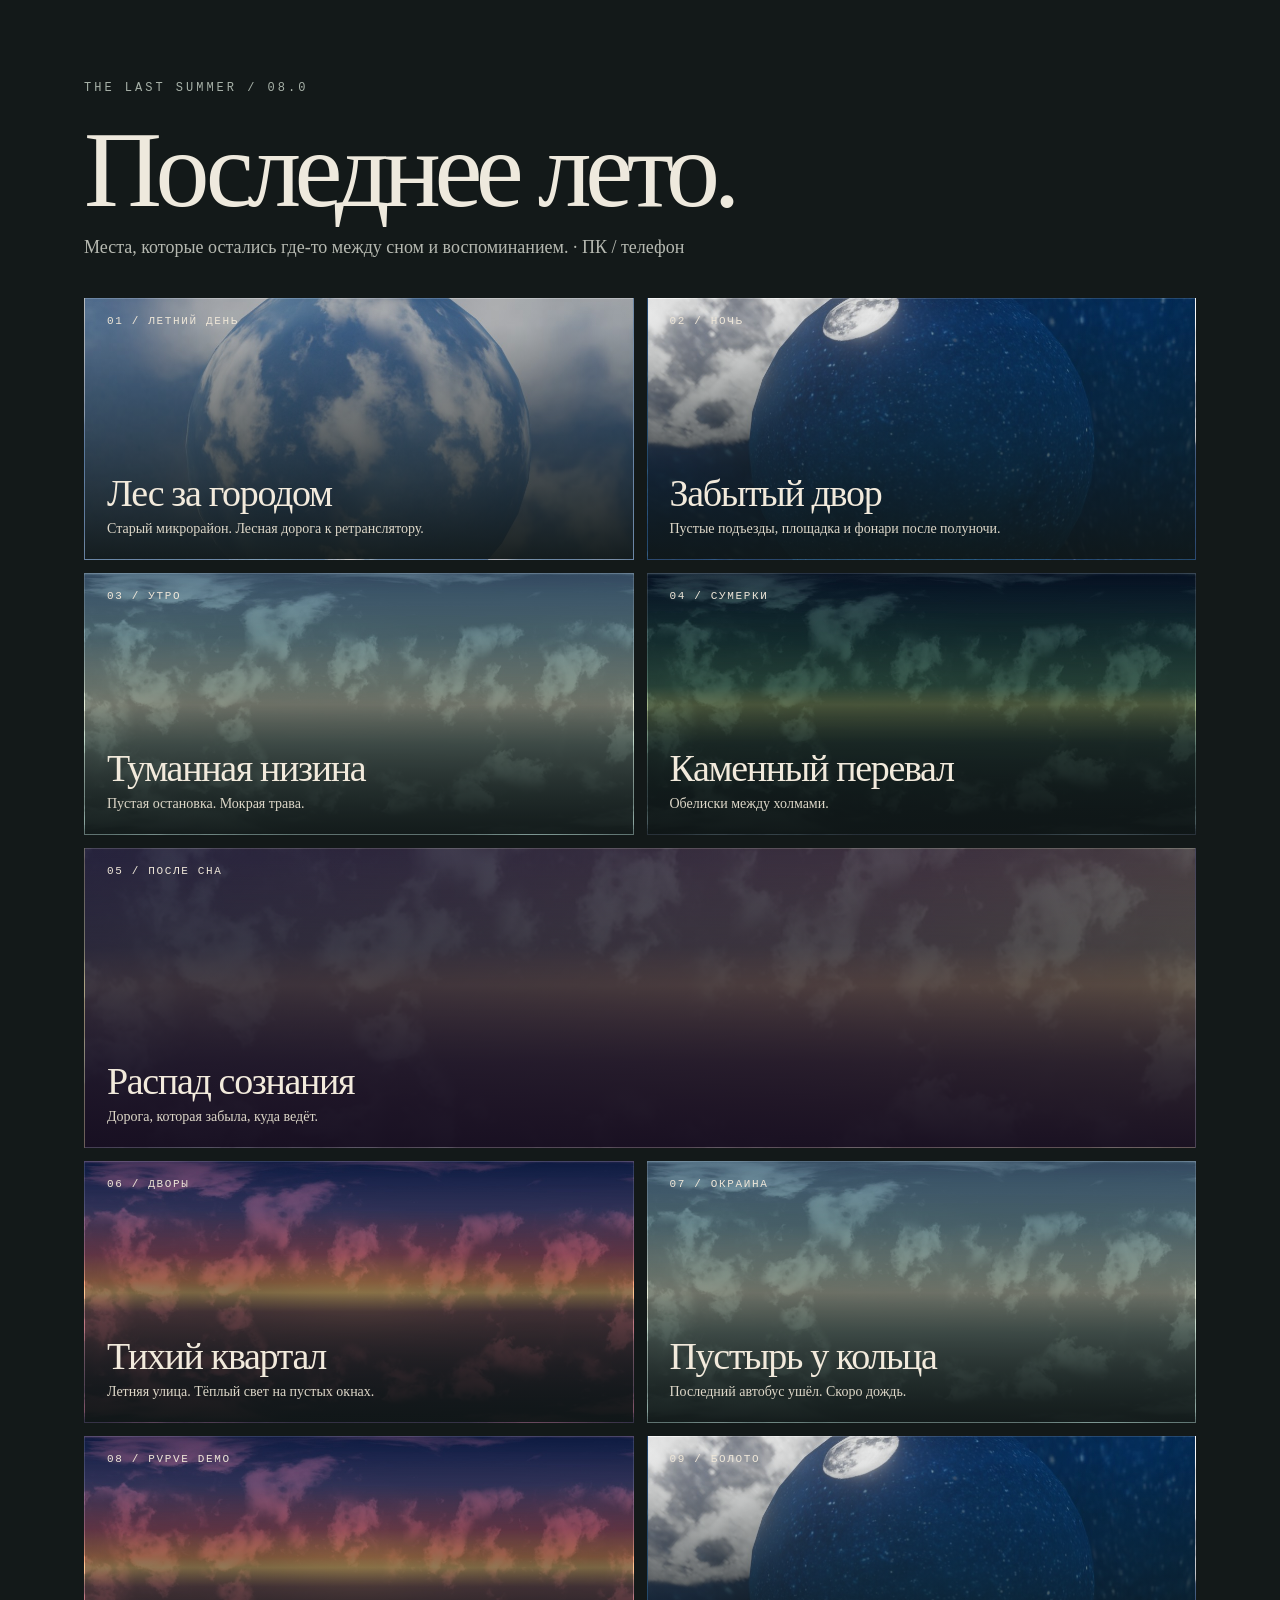
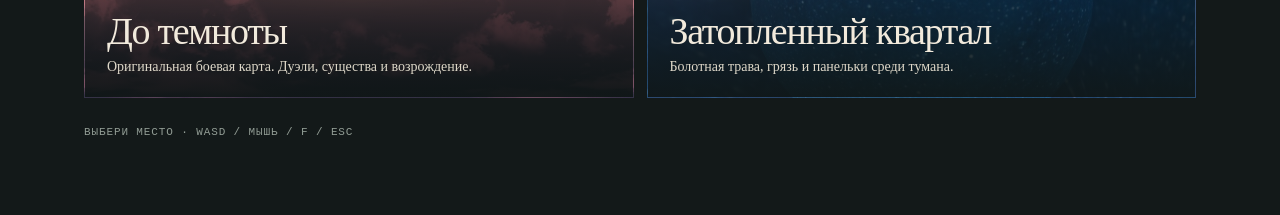
==== commit 7a9f5f1d: "Port layered Binbun muzzle flash and add independent combat FX preferences (08.0)" ====
--- a/index.html
+++ b/index.html
@@ -1 +1 @@
-<!doctype html><html lang="ru"><head><meta charset="utf-8"><meta name="viewport" content="width=device-width,initial-scale=1,viewport-fit=cover"><title>Последнее лето — места</title><style>*{box-sizing:border-box}body{margin:0;background:#131919;color:#eee9dd;font-family:Georgia,serif;min-height:100vh}main{max-width:1160px;margin:auto;padding:clamp(24px,6vw,80px) 24px}small{font:12px monospace;letter-spacing:.25em;color:#a7b1a8}h1{font-size:clamp(52px,9vw,108px);font-weight:400;line-height:.95;letter-spacing:-.06em;margin:24px 0 16px}header p{font-size:18px;color:#b6b9b1;margin:0 0 40px}section{display:grid;grid-template-columns:repeat(2,minmax(0,1fr));gap:13px}.place{min-height:200px;aspect-ratio:2.1;position:relative;display:flex;flex-direction:column;justify-content:flex-end;padding:22px;text-decoration:none;color:#f2eadc;border:1px solid #ffffff22;background-color:#202a28;background-size:cover;background-position:center 44%;overflow:hidden;transition:filter .2s,border .2s}.place:before{content:"";position:absolute;inset:0;background:linear-gradient(0deg,#101717ef,#10171715 90%)}.place>*{position:relative}.place:hover,.place:focus-visible{border-color:#e1d2b9;filter:brightness(1.18)}.num{position:absolute;top:16px;left:22px;font:11px monospace;letter-spacing:.15em;color:#eee6d8}.name{font-size:clamp(24px,3vw,38px);letter-spacing:-.035em}.desc{font-size:14px;color:#ddd7c8;margin-top:6px}.night{background-image:url('./assets/curated/sky/PSX_NIGHTSKY_PREview.jpg')}.daylight{background-image:url('./assets/curated/sky/DAYSKY_Preview.jpg')}.sunset{background-image:url('./assets/derived/sunset.jpg')}.mist{background-image:url('./assets/derived/mist.jpg')}.twilight{background-image:url('./assets/derived/twilight.jpg')}footer{color:#929d95;font:11px monospace;letter-spacing:.08em;margin-top:28px}@media(max-width:600px){section{grid-template-columns:1fr}.place{min-height:155px}}.psyche{background-image:linear-gradient(125deg,#311c44a0,#79385270 65%,#c9786855),url('./assets/derived/twilight.jpg');grid-column:1/-1;aspect-ratio:3.7;background-position:center 55%}.psyche:before{background:linear-gradient(0deg,#160e20eb,#20132918 95%)}@media(max-width:600px){.psyche{aspect-ratio:2.1}} </style></head><body><main><header><small>THE LAST SUMMER / 07.9</small><h1>Последнее лето.</h1><p>Места, которые остались где-то между сном и воспоминанием. · ПК / телефон</p></header><section aria-label="Выбор места"><a class="place daylight" href="./survival.html?map=sunset&v=079"><span class="num">01 / ЛЕТНИЙ ДЕНЬ</span><span class="name">Лес за городом</span><span class="desc">Старый микрорайон. Лесная дорога к ретранслятору.</span></a><a class="place night" href="./survival.html?map=courtyard&v=079"><span class="num">02 / НОЧЬ</span><span class="name">Забытый двор</span><span class="desc">Пустые подъезды, площадка и фонари после полуночи.</span></a><a class="place mist" href="./survival.html?map=mist&v=079"><span class="num">03 / УТРО</span><span class="name">Туманная низина</span><span class="desc">Пустая остановка. Мокрая трава.</span></a><a class="place twilight" href="./survival.html?map=twilight&v=079"><span class="num">04 / СУМЕРКИ</span><span class="name">Каменный перевал</span><span class="desc">Обелиски между холмами.</span></a><a class="place psyche" href="./survival.html?map=mindbreak&v=079"><span class="num">05 / ПОСЛЕ СНА</span><span class="name">Распад сознания</span><span class="desc">Дорога, которая забыла, куда ведёт.</span></a><a class="place sunset" href="./survival.html?map=yard&v=079"><span class="num">06 / ДВОРЫ</span><span class="name">Тихий квартал</span><span class="desc">Летняя улица. Тёплый свет на пустых окнах.</span></a><a class="place mist" href="./survival.html?map=outskirts&v=079"><span class="num">07 / ОКРАИНА</span><span class="name">Пустырь у кольца</span><span class="desc">Последний автобус ушёл. Скоро дождь.</span></a><a class="place sunset" href="./survival.html?map=demo&v=079"><span class="num">08 / PVPVE DEMO</span><span class="name">До темноты</span><span class="desc">Оригинальная боевая карта. Дуэли, существа и возрождение.</span></a><a class="place night" href="./survival.html?map=swamp&v=079"><span class="num">09 / БОЛОТО</span><span class="name">Затопленный квартал</span><span class="desc">Болотная трава, грязь и панельки среди тумана.</span></a></section><footer>ВЫБЕРИ МЕСТО · WASD / МЫШЬ / F / ESC</footer></main></body></html>
+<!doctype html><html lang="ru"><head><meta charset="utf-8"><meta name="viewport" content="width=device-width,initial-scale=1,viewport-fit=cover"><title>Последнее лето — места</title><style>*{box-sizing:border-box}body{margin:0;background:#131919;color:#eee9dd;font-family:Georgia,serif;min-height:100vh}main{max-width:1160px;margin:auto;padding:clamp(24px,6vw,80px) 24px}small{font:12px monospace;letter-spacing:.25em;color:#a7b1a8}h1{font-size:clamp(52px,9vw,108px);font-weight:400;line-height:.95;letter-spacing:-.06em;margin:24px 0 16px}header p{font-size:18px;color:#b6b9b1;margin:0 0 40px}section{display:grid;grid-template-columns:repeat(2,minmax(0,1fr));gap:13px}.place{min-height:200px;aspect-ratio:2.1;position:relative;display:flex;flex-direction:column;justify-content:flex-end;padding:22px;text-decoration:none;color:#f2eadc;border:1px solid #ffffff22;background-color:#202a28;background-size:cover;background-position:center 44%;overflow:hidden;transition:filter .2s,border .2s}.place:before{content:"";position:absolute;inset:0;background:linear-gradient(0deg,#101717ef,#10171715 90%)}.place>*{position:relative}.place:hover,.place:focus-visible{border-color:#e1d2b9;filter:brightness(1.18)}.num{position:absolute;top:16px;left:22px;font:11px monospace;letter-spacing:.15em;color:#eee6d8}.name{font-size:clamp(24px,3vw,38px);letter-spacing:-.035em}.desc{font-size:14px;color:#ddd7c8;margin-top:6px}.night{background-image:url('./assets/curated/sky/PSX_NIGHTSKY_PREview.jpg')}.daylight{background-image:url('./assets/curated/sky/DAYSKY_Preview.jpg')}.sunset{background-image:url('./assets/derived/sunset.jpg')}.mist{background-image:url('./assets/derived/mist.jpg')}.twilight{background-image:url('./assets/derived/twilight.jpg')}footer{color:#929d95;font:11px monospace;letter-spacing:.08em;margin-top:28px}@media(max-width:600px){section{grid-template-columns:1fr}.place{min-height:155px}}.psyche{background-image:linear-gradient(125deg,#311c44a0,#79385270 65%,#c9786855),url('./assets/derived/twilight.jpg');grid-column:1/-1;aspect-ratio:3.7;background-position:center 55%}.psyche:before{background:linear-gradient(0deg,#160e20eb,#20132918 95%)}@media(max-width:600px){.psyche{aspect-ratio:2.1}} </style></head><body><main><header><small>THE LAST SUMMER / 08.0</small><h1>Последнее лето.</h1><p>Места, которые остались где-то между сном и воспоминанием. · ПК / телефон</p></header><section aria-label="Выбор места"><a class="place daylight" href="./survival.html?map=sunset&v=080"><span class="num">01 / ЛЕТНИЙ ДЕНЬ</span><span class="name">Лес за городом</span><span class="desc">Старый микрорайон. Лесная дорога к ретранслятору.</span></a><a class="place night" href="./survival.html?map=courtyard&v=080"><span class="num">02 / НОЧЬ</span><span class="name">Забытый двор</span><span class="desc">Пустые подъезды, площадка и фонари после полуночи.</span></a><a class="place mist" href="./survival.html?map=mist&v=080"><span class="num">03 / УТРО</span><span class="name">Туманная низина</span><span class="desc">Пустая остановка. Мокрая трава.</span></a><a class="place twilight" href="./survival.html?map=twilight&v=080"><span class="num">04 / СУМЕРКИ</span><span class="name">Каменный перевал</span><span class="desc">Обелиски между холмами.</span></a><a class="place psyche" href="./survival.html?map=mindbreak&v=080"><span class="num">05 / ПОСЛЕ СНА</span><span class="name">Распад сознания</span><span class="desc">Дорога, которая забыла, куда ведёт.</span></a><a class="place sunset" href="./survival.html?map=yard&v=080"><span class="num">06 / ДВОРЫ</span><span class="name">Тихий квартал</span><span class="desc">Летняя улица. Тёплый свет на пустых окнах.</span></a><a class="place mist" href="./survival.html?map=outskirts&v=080"><span class="num">07 / ОКРАИНА</span><span class="name">Пустырь у кольца</span><span class="desc">Последний автобус ушёл. Скоро дождь.</span></a><a class="place sunset" href="./survival.html?map=demo&v=080"><span class="num">08 / PVPVE DEMO</span><span class="name">До темноты</span><span class="desc">Оригинальная боевая карта. Дуэли, существа и возрождение.</span></a><a class="place night" href="./survival.html?map=swamp&v=080"><span class="num">09 / БОЛОТО</span><span class="name">Затопленный квартал</span><span class="desc">Болотная трава, грязь и панельки среди тумана.</span></a></section><footer>ВЫБЕРИ МЕСТО · WASD / МЫШЬ / F / ESC</footer></main></body></html>
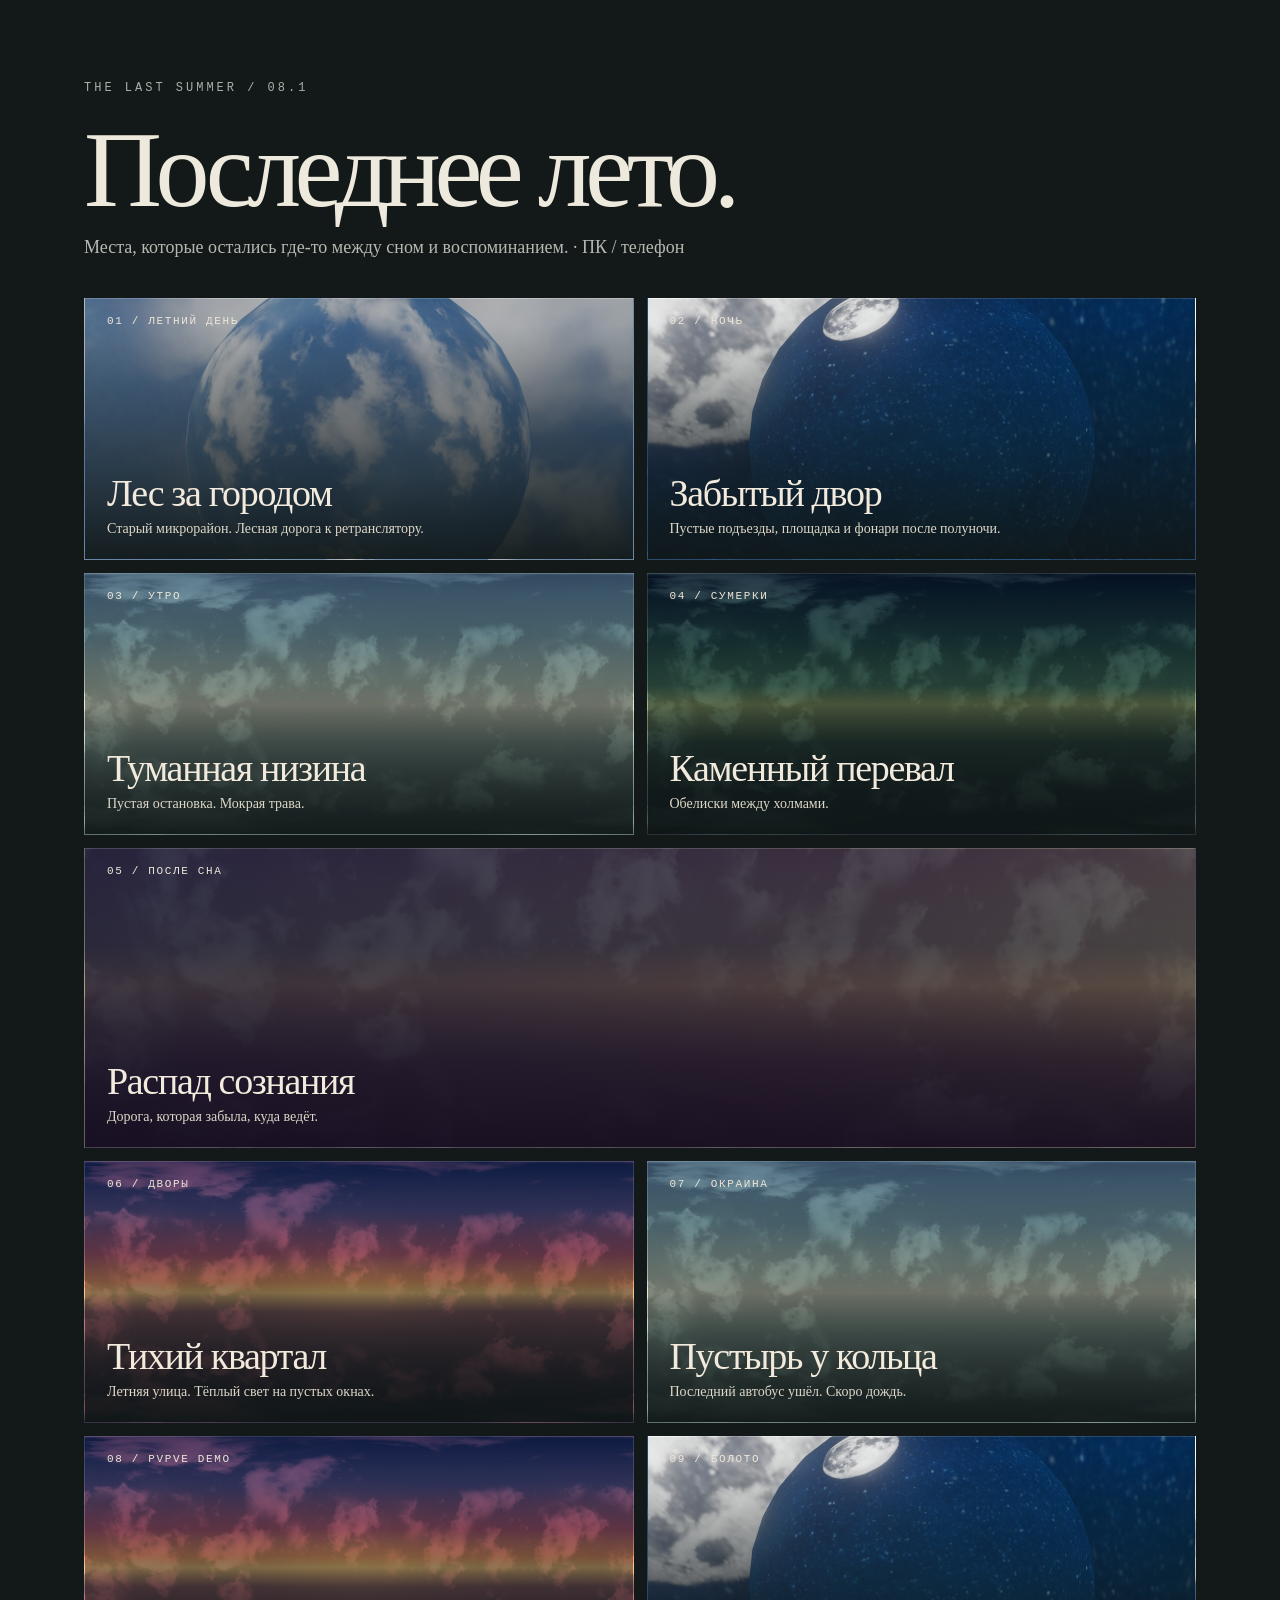
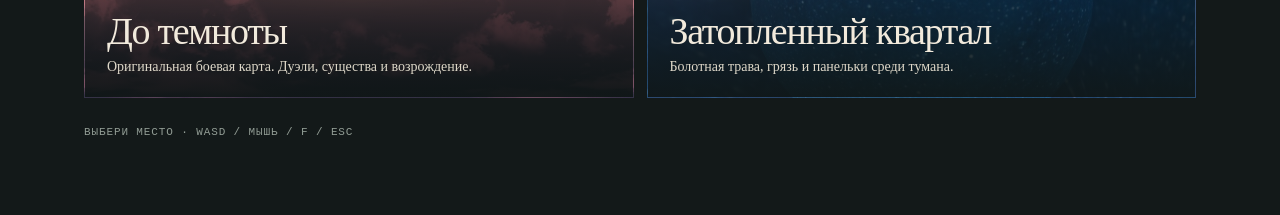
==== commit a568e802: "Separate physical muzzle from animation, add pose LOD, bake settled corpses and extend diagnostics (" ====
--- a/index.html
+++ b/index.html
@@ -1 +1 @@
-<!doctype html><html lang="ru"><head><meta charset="utf-8"><meta name="viewport" content="width=device-width,initial-scale=1,viewport-fit=cover"><title>Последнее лето — места</title><style>*{box-sizing:border-box}body{margin:0;background:#131919;color:#eee9dd;font-family:Georgia,serif;min-height:100vh}main{max-width:1160px;margin:auto;padding:clamp(24px,6vw,80px) 24px}small{font:12px monospace;letter-spacing:.25em;color:#a7b1a8}h1{font-size:clamp(52px,9vw,108px);font-weight:400;line-height:.95;letter-spacing:-.06em;margin:24px 0 16px}header p{font-size:18px;color:#b6b9b1;margin:0 0 40px}section{display:grid;grid-template-columns:repeat(2,minmax(0,1fr));gap:13px}.place{min-height:200px;aspect-ratio:2.1;position:relative;display:flex;flex-direction:column;justify-content:flex-end;padding:22px;text-decoration:none;color:#f2eadc;border:1px solid #ffffff22;background-color:#202a28;background-size:cover;background-position:center 44%;overflow:hidden;transition:filter .2s,border .2s}.place:before{content:"";position:absolute;inset:0;background:linear-gradient(0deg,#101717ef,#10171715 90%)}.place>*{position:relative}.place:hover,.place:focus-visible{border-color:#e1d2b9;filter:brightness(1.18)}.num{position:absolute;top:16px;left:22px;font:11px monospace;letter-spacing:.15em;color:#eee6d8}.name{font-size:clamp(24px,3vw,38px);letter-spacing:-.035em}.desc{font-size:14px;color:#ddd7c8;margin-top:6px}.night{background-image:url('./assets/curated/sky/PSX_NIGHTSKY_PREview.jpg')}.daylight{background-image:url('./assets/curated/sky/DAYSKY_Preview.jpg')}.sunset{background-image:url('./assets/derived/sunset.jpg')}.mist{background-image:url('./assets/derived/mist.jpg')}.twilight{background-image:url('./assets/derived/twilight.jpg')}footer{color:#929d95;font:11px monospace;letter-spacing:.08em;margin-top:28px}@media(max-width:600px){section{grid-template-columns:1fr}.place{min-height:155px}}.psyche{background-image:linear-gradient(125deg,#311c44a0,#79385270 65%,#c9786855),url('./assets/derived/twilight.jpg');grid-column:1/-1;aspect-ratio:3.7;background-position:center 55%}.psyche:before{background:linear-gradient(0deg,#160e20eb,#20132918 95%)}@media(max-width:600px){.psyche{aspect-ratio:2.1}} </style></head><body><main><header><small>THE LAST SUMMER / 08.0</small><h1>Последнее лето.</h1><p>Места, которые остались где-то между сном и воспоминанием. · ПК / телефон</p></header><section aria-label="Выбор места"><a class="place daylight" href="./survival.html?map=sunset&v=080"><span class="num">01 / ЛЕТНИЙ ДЕНЬ</span><span class="name">Лес за городом</span><span class="desc">Старый микрорайон. Лесная дорога к ретранслятору.</span></a><a class="place night" href="./survival.html?map=courtyard&v=080"><span class="num">02 / НОЧЬ</span><span class="name">Забытый двор</span><span class="desc">Пустые подъезды, площадка и фонари после полуночи.</span></a><a class="place mist" href="./survival.html?map=mist&v=080"><span class="num">03 / УТРО</span><span class="name">Туманная низина</span><span class="desc">Пустая остановка. Мокрая трава.</span></a><a class="place twilight" href="./survival.html?map=twilight&v=080"><span class="num">04 / СУМЕРКИ</span><span class="name">Каменный перевал</span><span class="desc">Обелиски между холмами.</span></a><a class="place psyche" href="./survival.html?map=mindbreak&v=080"><span class="num">05 / ПОСЛЕ СНА</span><span class="name">Распад сознания</span><span class="desc">Дорога, которая забыла, куда ведёт.</span></a><a class="place sunset" href="./survival.html?map=yard&v=080"><span class="num">06 / ДВОРЫ</span><span class="name">Тихий квартал</span><span class="desc">Летняя улица. Тёплый свет на пустых окнах.</span></a><a class="place mist" href="./survival.html?map=outskirts&v=080"><span class="num">07 / ОКРАИНА</span><span class="name">Пустырь у кольца</span><span class="desc">Последний автобус ушёл. Скоро дождь.</span></a><a class="place sunset" href="./survival.html?map=demo&v=080"><span class="num">08 / PVPVE DEMO</span><span class="name">До темноты</span><span class="desc">Оригинальная боевая карта. Дуэли, существа и возрождение.</span></a><a class="place night" href="./survival.html?map=swamp&v=080"><span class="num">09 / БОЛОТО</span><span class="name">Затопленный квартал</span><span class="desc">Болотная трава, грязь и панельки среди тумана.</span></a></section><footer>ВЫБЕРИ МЕСТО · WASD / МЫШЬ / F / ESC</footer></main></body></html>
+<!doctype html><html lang="ru"><head><meta charset="utf-8"><meta name="viewport" content="width=device-width,initial-scale=1,viewport-fit=cover"><title>Последнее лето — места</title><style>*{box-sizing:border-box}body{margin:0;background:#131919;color:#eee9dd;font-family:Georgia,serif;min-height:100vh}main{max-width:1160px;margin:auto;padding:clamp(24px,6vw,80px) 24px}small{font:12px monospace;letter-spacing:.25em;color:#a7b1a8}h1{font-size:clamp(52px,9vw,108px);font-weight:400;line-height:.95;letter-spacing:-.06em;margin:24px 0 16px}header p{font-size:18px;color:#b6b9b1;margin:0 0 40px}section{display:grid;grid-template-columns:repeat(2,minmax(0,1fr));gap:13px}.place{min-height:200px;aspect-ratio:2.1;position:relative;display:flex;flex-direction:column;justify-content:flex-end;padding:22px;text-decoration:none;color:#f2eadc;border:1px solid #ffffff22;background-color:#202a28;background-size:cover;background-position:center 44%;overflow:hidden;transition:filter .2s,border .2s}.place:before{content:"";position:absolute;inset:0;background:linear-gradient(0deg,#101717ef,#10171715 90%)}.place>*{position:relative}.place:hover,.place:focus-visible{border-color:#e1d2b9;filter:brightness(1.18)}.num{position:absolute;top:16px;left:22px;font:11px monospace;letter-spacing:.15em;color:#eee6d8}.name{font-size:clamp(24px,3vw,38px);letter-spacing:-.035em}.desc{font-size:14px;color:#ddd7c8;margin-top:6px}.night{background-image:url('./assets/curated/sky/PSX_NIGHTSKY_PREview.jpg')}.daylight{background-image:url('./assets/curated/sky/DAYSKY_Preview.jpg')}.sunset{background-image:url('./assets/derived/sunset.jpg')}.mist{background-image:url('./assets/derived/mist.jpg')}.twilight{background-image:url('./assets/derived/twilight.jpg')}footer{color:#929d95;font:11px monospace;letter-spacing:.08em;margin-top:28px}@media(max-width:600px){section{grid-template-columns:1fr}.place{min-height:155px}}.psyche{background-image:linear-gradient(125deg,#311c44a0,#79385270 65%,#c9786855),url('./assets/derived/twilight.jpg');grid-column:1/-1;aspect-ratio:3.7;background-position:center 55%}.psyche:before{background:linear-gradient(0deg,#160e20eb,#20132918 95%)}@media(max-width:600px){.psyche{aspect-ratio:2.1}} </style></head><body><main><header><small>THE LAST SUMMER / 08.1</small><h1>Последнее лето.</h1><p>Места, которые остались где-то между сном и воспоминанием. · ПК / телефон</p></header><section aria-label="Выбор места"><a class="place daylight" href="./survival.html?map=sunset&v=081"><span class="num">01 / ЛЕТНИЙ ДЕНЬ</span><span class="name">Лес за городом</span><span class="desc">Старый микрорайон. Лесная дорога к ретранслятору.</span></a><a class="place night" href="./survival.html?map=courtyard&v=081"><span class="num">02 / НОЧЬ</span><span class="name">Забытый двор</span><span class="desc">Пустые подъезды, площадка и фонари после полуночи.</span></a><a class="place mist" href="./survival.html?map=mist&v=081"><span class="num">03 / УТРО</span><span class="name">Туманная низина</span><span class="desc">Пустая остановка. Мокрая трава.</span></a><a class="place twilight" href="./survival.html?map=twilight&v=081"><span class="num">04 / СУМЕРКИ</span><span class="name">Каменный перевал</span><span class="desc">Обелиски между холмами.</span></a><a class="place psyche" href="./survival.html?map=mindbreak&v=081"><span class="num">05 / ПОСЛЕ СНА</span><span class="name">Распад сознания</span><span class="desc">Дорога, которая забыла, куда ведёт.</span></a><a class="place sunset" href="./survival.html?map=yard&v=081"><span class="num">06 / ДВОРЫ</span><span class="name">Тихий квартал</span><span class="desc">Летняя улица. Тёплый свет на пустых окнах.</span></a><a class="place mist" href="./survival.html?map=outskirts&v=081"><span class="num">07 / ОКРАИНА</span><span class="name">Пустырь у кольца</span><span class="desc">Последний автобус ушёл. Скоро дождь.</span></a><a class="place sunset" href="./survival.html?map=demo&v=081"><span class="num">08 / PVPVE DEMO</span><span class="name">До темноты</span><span class="desc">Оригинальная боевая карта. Дуэли, существа и возрождение.</span></a><a class="place night" href="./survival.html?map=swamp&v=081"><span class="num">09 / БОЛОТО</span><span class="name">Затопленный квартал</span><span class="desc">Болотная трава, грязь и панельки среди тумана.</span></a></section><footer>ВЫБЕРИ МЕСТО · WASD / МЫШЬ / F / ESC</footer></main></body></html>
